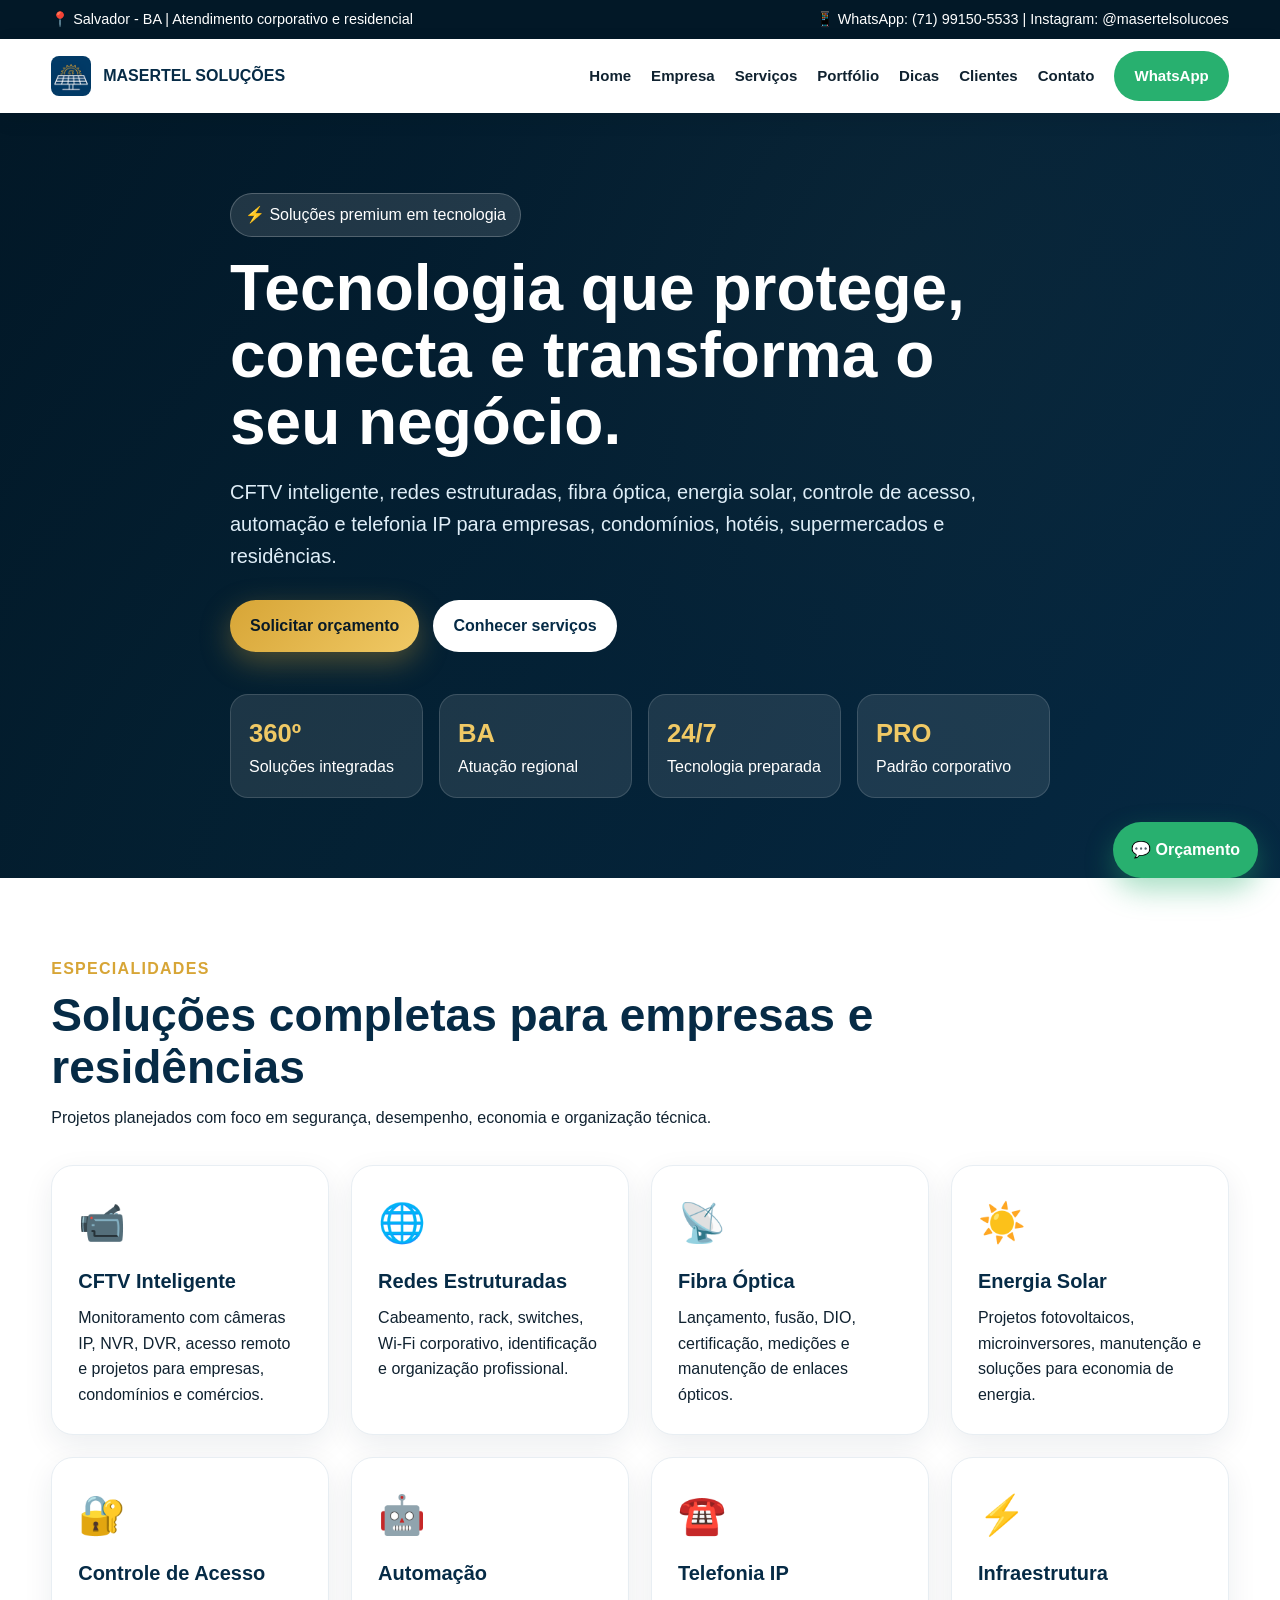
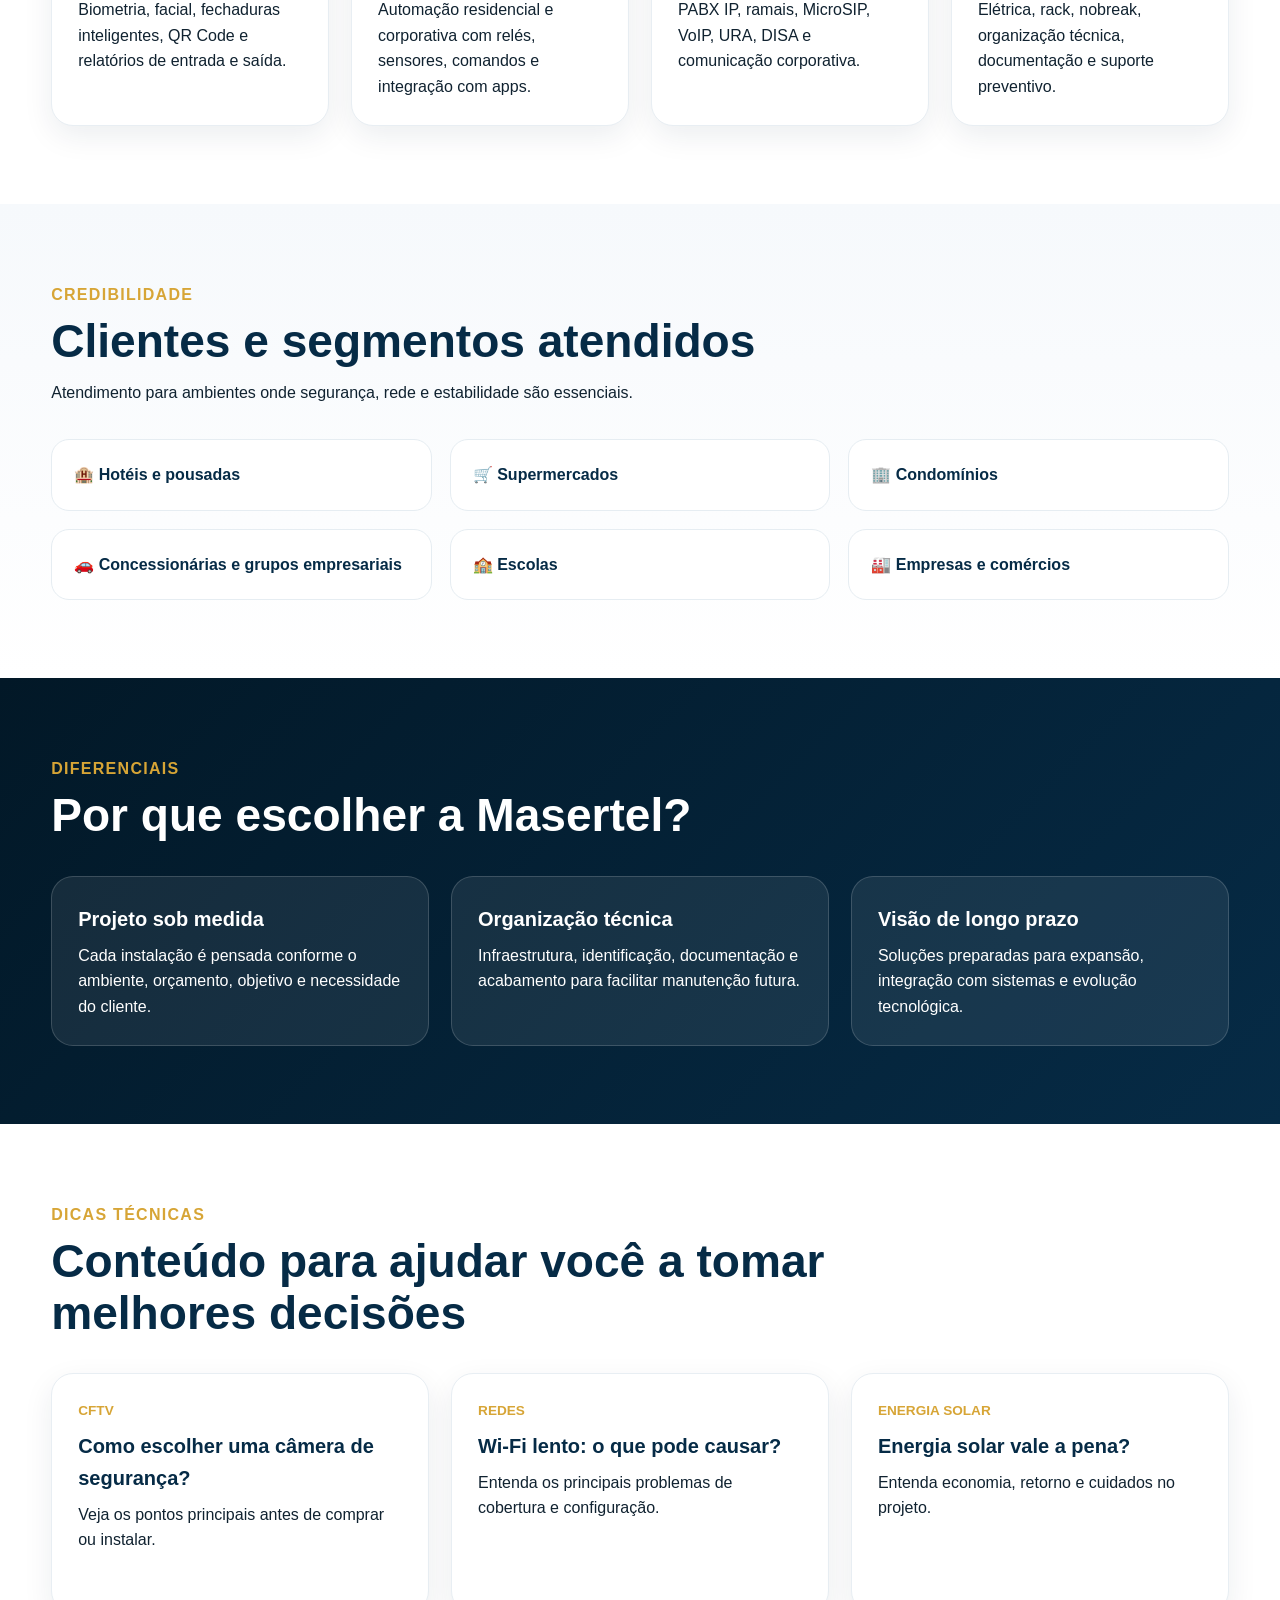
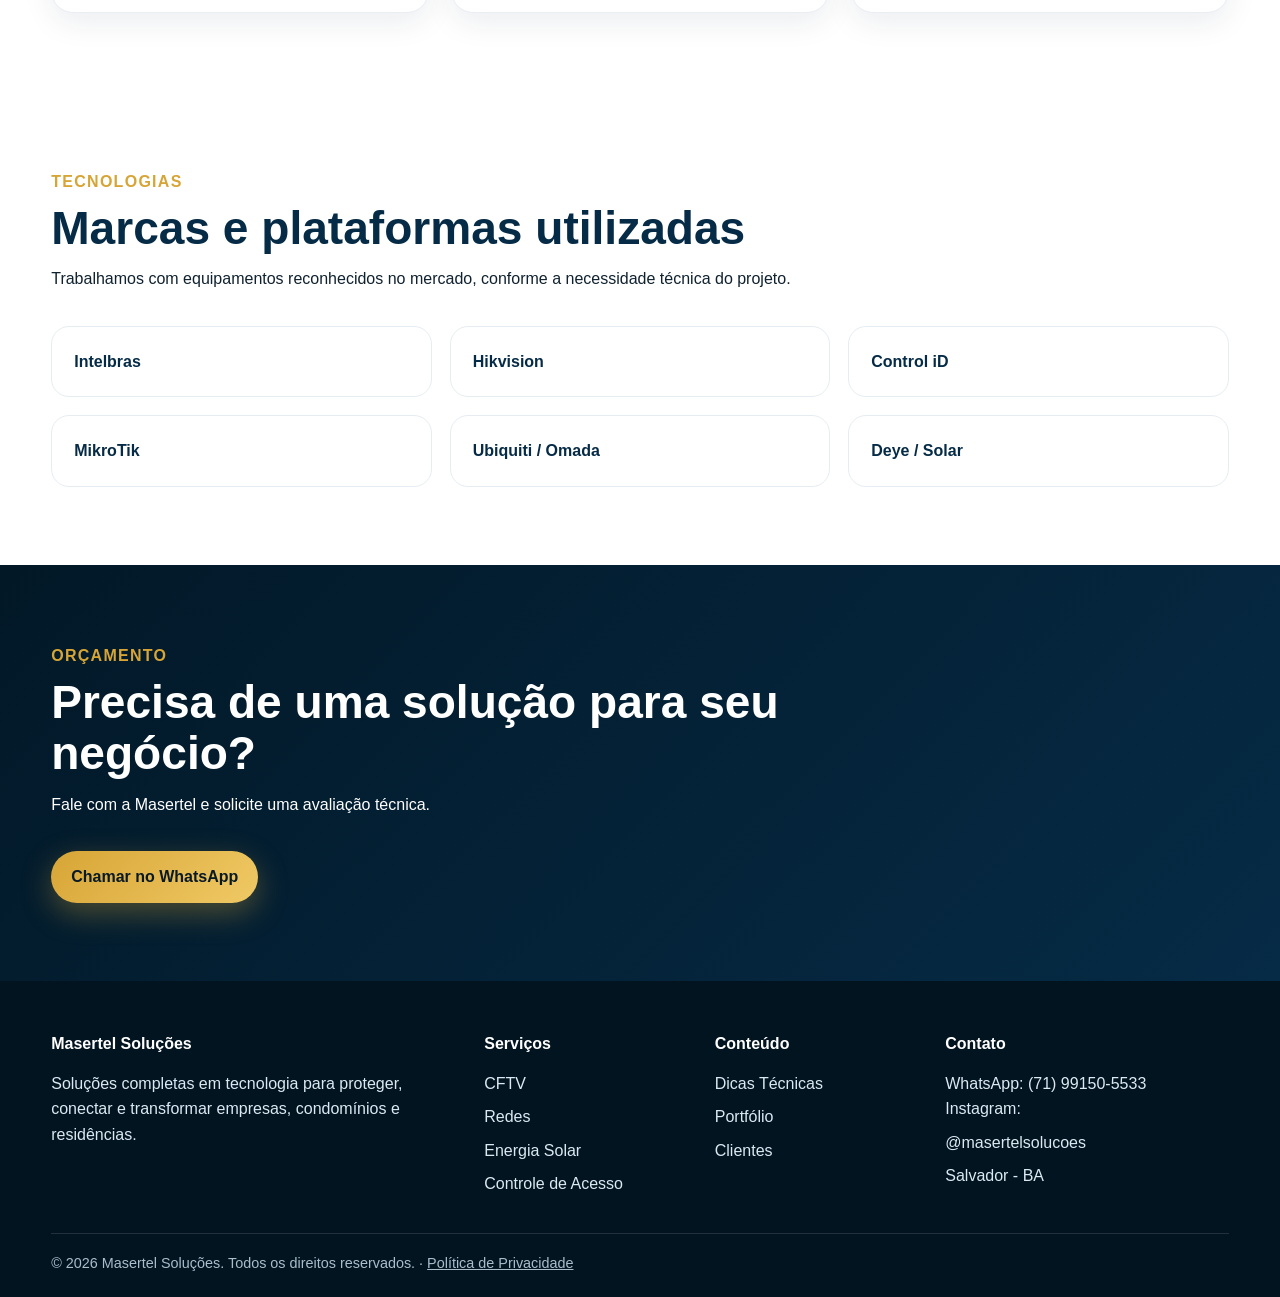
==== index.html @ ee4f826a "Site institucional Masertel Solucoes pronto para deploy Ajustes para publicacao no Cloudflare Pages " ====
<!doctype html>
<html lang="pt-BR">
<head>
<meta charset="utf-8">
<meta name="viewport" content="width=device-width, initial-scale=1">
<title>Masertel Soluções | Tecnologia, Segurança e Energia</title>
<meta name="description" content="Masertel Soluções: CFTV, redes estruturadas, fibra óptica, energia solar, controle de acesso, automação e telefonia IP em Salvador e Bahia.">
<link rel="canonical" href="https://masertelsolucoes.com.br">
<meta name="theme-color" content="#062b46">
<link rel="icon" href="/favicon.ico" sizes="any">
<link rel="icon" type="image/png" href="/assets/img/icon-32.png" sizes="32x32">
<link rel="icon" type="image/png" href="/assets/img/icon-16.png" sizes="16x16">
<link rel="apple-touch-icon" href="/assets/img/icon-180.png">
<meta property="og:type" content="website">
<meta property="og:locale" content="pt_BR">
<meta property="og:site_name" content="Masertel Soluções">
<meta property="og:title" content="Masertel Soluções | Tecnologia, Segurança e Energia">
<meta property="og:description" content="Masertel Soluções: CFTV, redes estruturadas, fibra óptica, energia solar, controle de acesso, automação e telefonia IP em Salvador e Bahia.">
<meta property="og:url" content="https://masertelsolucoes.com.br">
<meta property="og:image" content="https://masertelsolucoes.com.br/assets/img/icon-512.png">
<meta name="twitter:card" content="summary_large_image">
<meta name="twitter:title" content="Masertel Soluções | Tecnologia, Segurança e Energia">
<meta name="twitter:description" content="Masertel Soluções: CFTV, redes estruturadas, fibra óptica, energia solar, controle de acesso, automação e telefonia IP em Salvador e Bahia.">
<meta name="twitter:image" content="https://masertelsolucoes.com.br/assets/img/icon-512.png">
<link rel="stylesheet" href="assets/css/style.css">
</head>
<body>
<div class="topbar"><div class="container"><div>📍 Salvador - BA | Atendimento corporativo e residencial</div><div>📱 WhatsApp: (71) 99150-5533 | Instagram: <a href="https://www.instagram.com/masertelsolucoes/" target="_blank" rel="noopener">@masertelsolucoes</a></div></div></div>
<nav class="nav"><div class="container">
<a class="brand" href="index.html"><img src="assets/img/icon-96.png" alt="Masertel Soluções" width="40" height="40"><span>MASERTEL SOLUÇÕES</span></a>
<button class="mobile-toggle">Menu</button>
<div class="menu">
<a href="index.html">Home</a><a href="empresa.html">Empresa</a><a href="servicos.html">Serviços</a><a href="portfolio.html">Portfólio</a><a href="dicas.html">Dicas</a><a href="clientes.html">Clientes</a><a href="contato.html">Contato</a>
<a class="btn btn-whats" href="https://wa.me/5571991505533" target="_blank">WhatsApp</a>
</div></div></nav>

<header class="hero"><div class="container hero-content">
<div class="badge">⚡ Soluções premium em tecnologia</div>
<h1>Tecnologia que protege, conecta e transforma o seu negócio.</h1>
<p>CFTV inteligente, redes estruturadas, fibra óptica, energia solar, controle de acesso, automação e telefonia IP para empresas, condomínios, hotéis, supermercados e residências.</p>
<div class="hero-actions"><a class="btn btn-primary" href="contato.html">Solicitar orçamento</a><a class="btn btn-secondary" href="servicos.html">Conhecer serviços</a></div>
<div class="stats">
<div class="stat"><strong>360º</strong>Soluções integradas</div>
<div class="stat"><strong>BA</strong>Atuação regional</div>
<div class="stat"><strong>24/7</strong>Tecnologia preparada</div>
<div class="stat"><strong>PRO</strong>Padrão corporativo</div>
</div></div></header>
<section><div class="container"><div class="section-title"><span>Especialidades</span><h2>Soluções completas para empresas e residências</h2><p>Projetos planejados com foco em segurança, desempenho, economia e organização técnica.</p></div>
<div class="grid grid-4"><a class="card" href="servicos.html"><div class="icon">📹</div><h3>CFTV Inteligente</h3><p>Monitoramento com câmeras IP, NVR, DVR, acesso remoto e projetos para empresas, condomínios e comércios.</p></a><a class="card" href="servicos.html"><div class="icon">🌐</div><h3>Redes Estruturadas</h3><p>Cabeamento, rack, switches, Wi‑Fi corporativo, identificação e organização profissional.</p></a><a class="card" href="servicos.html"><div class="icon">📡</div><h3>Fibra Óptica</h3><p>Lançamento, fusão, DIO, certificação, medições e manutenção de enlaces ópticos.</p></a><a class="card" href="servicos.html"><div class="icon">☀️</div><h3>Energia Solar</h3><p>Projetos fotovoltaicos, microinversores, manutenção e soluções para economia de energia.</p></a><a class="card" href="servicos.html"><div class="icon">🔐</div><h3>Controle de Acesso</h3><p>Biometria, facial, fechaduras inteligentes, QR Code e relatórios de entrada e saída.</p></a><a class="card" href="servicos.html"><div class="icon">🤖</div><h3>Automação</h3><p>Automação residencial e corporativa com relés, sensores, comandos e integração com apps.</p></a><a class="card" href="servicos.html"><div class="icon">☎️</div><h3>Telefonia IP</h3><p>PABX IP, ramais, MicroSIP, VoIP, URA, DISA e comunicação corporativa.</p></a><a class="card" href="servicos.html"><div class="icon">⚡</div><h3>Infraestrutura</h3><p>Elétrica, rack, nobreak, organização técnica, documentação e suporte preventivo.</p></a>
</div></div></section>
<section class="bg-light"><div class="container"><div class="section-title"><span>Credibilidade</span><h2>Clientes e segmentos atendidos</h2><p>Atendimento para ambientes onde segurança, rede e estabilidade são essenciais.</p></div>
<div class="clients"><div class="client">🏨 Hotéis e pousadas</div><div class="client">🛒 Supermercados</div><div class="client">🏢 Condomínios</div><div class="client">🚗 Concessionárias e grupos empresariais</div><div class="client">🏫 Escolas</div><div class="client">🏭 Empresas e comércios</div></div></div></section>
<section class="dark"><div class="container"><div class="section-title"><span>Diferenciais</span><h2>Por que escolher a Masertel?</h2></div>
<div class="grid grid-3"><div class="card"><h3>Projeto sob medida</h3><p>Cada instalação é pensada conforme o ambiente, orçamento, objetivo e necessidade do cliente.</p></div><div class="card"><h3>Organização técnica</h3><p>Infraestrutura, identificação, documentação e acabamento para facilitar manutenção futura.</p></div><div class="card"><h3>Visão de longo prazo</h3><p>Soluções preparadas para expansão, integração com sistemas e evolução tecnológica.</p></div></div></div></section>
<section class="tips"><div class="container"><div class="section-title"><span>Dicas Técnicas</span><h2>Conteúdo para ajudar você a tomar melhores decisões</h2></div>
<div class="grid grid-3"><a class="card" href="dicas.html"><div class="tip-tag">CFTV</div><h3>Como escolher uma câmera de segurança?</h3><p>Veja os pontos principais antes de comprar ou instalar.</p></a><a class="card" href="dicas.html"><div class="tip-tag">Redes</div><h3>Wi‑Fi lento: o que pode causar?</h3><p>Entenda os principais problemas de cobertura e configuração.</p></a><a class="card" href="dicas.html"><div class="tip-tag">Energia Solar</div><h3>Energia solar vale a pena?</h3><p>Entenda economia, retorno e cuidados no projeto.</p></a></div></div></section>
<section><div class="container"><div class="section-title"><span>Tecnologias</span><h2>Marcas e plataformas utilizadas</h2><p>Trabalhamos com equipamentos reconhecidos no mercado, conforme a necessidade técnica do projeto.</p></div>
<div class="clients"><div class="client">Intelbras</div><div class="client">Hikvision</div><div class="client">Control iD</div><div class="client">MikroTik</div><div class="client">Ubiquiti / Omada</div><div class="client">Deye / Solar</div></div></div></section>
<section class="dark"><div class="container"><div class="section-title"><span>Orçamento</span><h2>Precisa de uma solução para seu negócio?</h2><p>Fale com a Masertel e solicite uma avaliação técnica.</p></div><a class="btn btn-primary" href="https://wa.me/5571991505533" target="_blank">Chamar no WhatsApp</a></div></section>
<footer class="footer"><div class="container footer-grid">
<div><h4>Masertel Soluções</h4><p>Soluções completas em tecnologia para proteger, conectar e transformar empresas, condomínios e residências.</p></div>
<div><h4>Serviços</h4><a href="servicos.html">CFTV</a><a href="servicos.html">Redes</a><a href="servicos.html">Energia Solar</a><a href="servicos.html">Controle de Acesso</a></div>
<div><h4>Conteúdo</h4><a href="dicas.html">Dicas Técnicas</a><a href="portfolio.html">Portfólio</a><a href="clientes.html">Clientes</a></div>
<div><h4>Contato</h4><p>WhatsApp: (71) 99150-5533</p><p>Instagram: <a href="https://www.instagram.com/masertelsolucoes/" target="_blank" rel="noopener">@masertelsolucoes</a></p><p>Salvador - BA</p></div>
</div><div class="container footer-bottom">© 2026 Masertel Soluções. Todos os direitos reservados. &middot; <a href="politica-de-privacidade.html">Política de Privacidade</a></div></footer>
<a class="whatsapp" href="https://wa.me/5571991505533" target="_blank">💬 Orçamento</a>
<script src="assets/js/script.js"></script></body></html>
---- assets/css/style.css ----
:root{
  --azul:#062b46;
  --azul2:#021827;
  --dourado:#d7a536;
  --verde:#28b06f;
  --branco:#ffffff;
  --cinza:#eef3f7;
  --texto:#102230;
}
*{box-sizing:border-box;margin:0;padding:0}
html{scroll-behavior:smooth}
body{font-family:Arial,Helvetica,sans-serif;color:var(--texto);background:#fff;line-height:1.6}
a{text-decoration:none;color:inherit}
.container{width:min(1180px,92%);margin:auto}
.topbar{background:var(--azul2);color:#fff;font-size:.9rem;padding:8px 0}
.topbar .container{display:flex;justify-content:space-between;gap:16px;flex-wrap:wrap}
.nav{position:sticky;top:0;z-index:50;background:rgba(255,255,255,.96);backdrop-filter:blur(10px);box-shadow:0 6px 20px rgba(0,0,0,.08)}
.nav .container{display:flex;align-items:center;justify-content:space-between;padding:12px 0}
.brand{display:flex;align-items:center;gap:12px;font-weight:800;color:var(--azul)}
.brand img{width:40px;height:40px;object-fit:contain;border-radius:8px}
.menu{display:flex;align-items:center;gap:20px;font-weight:700;font-size:.94rem}
.menu a:hover{color:var(--dourado)}
.btn{display:inline-block;padding:13px 20px;border-radius:999px;font-weight:800;transition:.25s;border:0;cursor:pointer}
.btn-primary{background:linear-gradient(135deg,var(--dourado),#f0c965);color:#081a27;box-shadow:0 10px 30px rgba(215,165,54,.35)}
.btn-secondary{background:#fff;color:var(--azul)}
.btn-whats{background:var(--verde);color:#fff}
.hero{min-height:82vh;background:linear-gradient(120deg,rgba(2,24,39,.95),rgba(6,43,70,.88)), radial-gradient(circle at 70% 20%,rgba(215,165,54,.28),transparent 45%), radial-gradient(circle at 15% 85%,rgba(40,176,111,.18),transparent 40%), var(--azul2);background-size:cover;background-position:center;background-repeat:no-repeat;color:#fff;display:flex;align-items:center}
.hero-content{max-width:820px;padding:80px 0}
.badge{display:inline-flex;gap:8px;align-items:center;background:rgba(255,255,255,.12);border:1px solid rgba(255,255,255,.22);padding:8px 14px;border-radius:999px;margin-bottom:18px}
.hero h1{font-size:clamp(2.1rem,5vw,4.8rem);line-height:1.05;margin-bottom:20px}
.hero p{font-size:1.25rem;color:#dfeef8;max-width:760px;margin-bottom:28px}
.hero-actions{display:flex;gap:14px;flex-wrap:wrap}
.stats{display:grid;grid-template-columns:repeat(4,1fr);gap:16px;margin-top:42px}
.stat{background:rgba(255,255,255,.10);border:1px solid rgba(255,255,255,.14);border-radius:18px;padding:18px}
.stat strong{display:block;font-size:1.6rem;color:#f0c965}
section{padding:78px 0}
.section-title{max-width:850px;margin-bottom:34px}
.section-title span{color:var(--dourado);font-weight:900;text-transform:uppercase;letter-spacing:.08em}
.section-title h2{font-size:clamp(1.8rem,3.6vw,3rem);color:var(--azul);line-height:1.12;margin:8px 0 12px}
.grid{display:grid;gap:22px}
.grid-3{grid-template-columns:repeat(3,1fr)}
.grid-4{grid-template-columns:repeat(4,1fr)}
.card{background:#fff;border-radius:22px;padding:26px;border:1px solid #e8eef3;box-shadow:0 10px 30px rgba(6,43,70,.08);transition:.25s}
.card:hover{transform:translateY(-5px);box-shadow:0 18px 40px rgba(6,43,70,.13)}
.icon{font-size:2.4rem;margin-bottom:12px}
.card h3{color:var(--azul);font-size:1.25rem;margin-bottom:8px}
.bg-light{background:linear-gradient(180deg,#f6f9fc,#fff)}
.dark{background:linear-gradient(135deg,var(--azul2),var(--azul));color:#fff}
.dark .section-title h2,.dark .card h3{color:#fff}
.dark .card{background:rgba(255,255,255,.08);border-color:rgba(255,255,255,.16);box-shadow:none}
.clients{display:grid;grid-template-columns:repeat(3,1fr);gap:18px}
.client{background:#fff;border:1px solid #e6edf2;border-radius:18px;padding:22px;font-weight:800;color:var(--azul)}
.tips .card{display:flex;flex-direction:column;min-height:240px}
.tip-tag{color:var(--dourado);font-weight:900;font-size:.85rem;text-transform:uppercase;margin-bottom:8px}
.footer{background:#031421;color:#dbe9f2;padding:50px 0 22px}
.footer-grid{display:grid;grid-template-columns:2fr 1fr 1fr 1.4fr;gap:28px}
.footer h4{color:#fff;margin-bottom:14px}
.footer a{display:block;margin:8px 0;color:#dbe9f2}
.footer-bottom{border-top:1px solid rgba(255,255,255,.12);margin-top:28px;padding-top:18px;font-size:.9rem;color:#a9bdcb}
.footer-bottom a{display:inline;margin:0;color:#a9bdcb;text-decoration:underline}
.footer-bottom a:hover{color:#fff}
.whatsapp{position:fixed;right:22px;bottom:22px;background:var(--verde);color:#fff;padding:15px 18px;border-radius:999px;font-weight:900;box-shadow:0 12px 28px rgba(40,176,111,.4);z-index:80}
.page-hero{background:linear-gradient(120deg,var(--azul2),var(--azul));color:#fff;padding:75px 0}
.page-hero h1{font-size:clamp(2rem,4vw,3.8rem)}
.article{max-width:900px;margin:auto;background:#fff;border-radius:22px;padding:36px;box-shadow:0 12px 35px rgba(6,43,70,.08)}
.article h2{color:var(--azul);margin:24px 0 10px}
.article ul{margin-left:22px}
.form{display:grid;gap:14px}
.form input,.form textarea,.form select{width:100%;padding:14px;border:1px solid #d7e1e9;border-radius:12px;font-size:1rem}
.form textarea{min-height:130px}
.mobile-toggle{display:none}
@media(max-width:900px){
  .menu{display:none;position:absolute;left:0;right:0;top:70px;background:#fff;flex-direction:column;padding:22px;box-shadow:0 12px 30px rgba(0,0,0,.12)}
  .menu.active{display:flex}
  .mobile-toggle{display:block;background:var(--azul);color:#fff;border:0;border-radius:10px;padding:10px 13px}
  .grid-3,.grid-4,.stats,.clients,.footer-grid{grid-template-columns:1fr}
  .hero{min-height:auto}
}
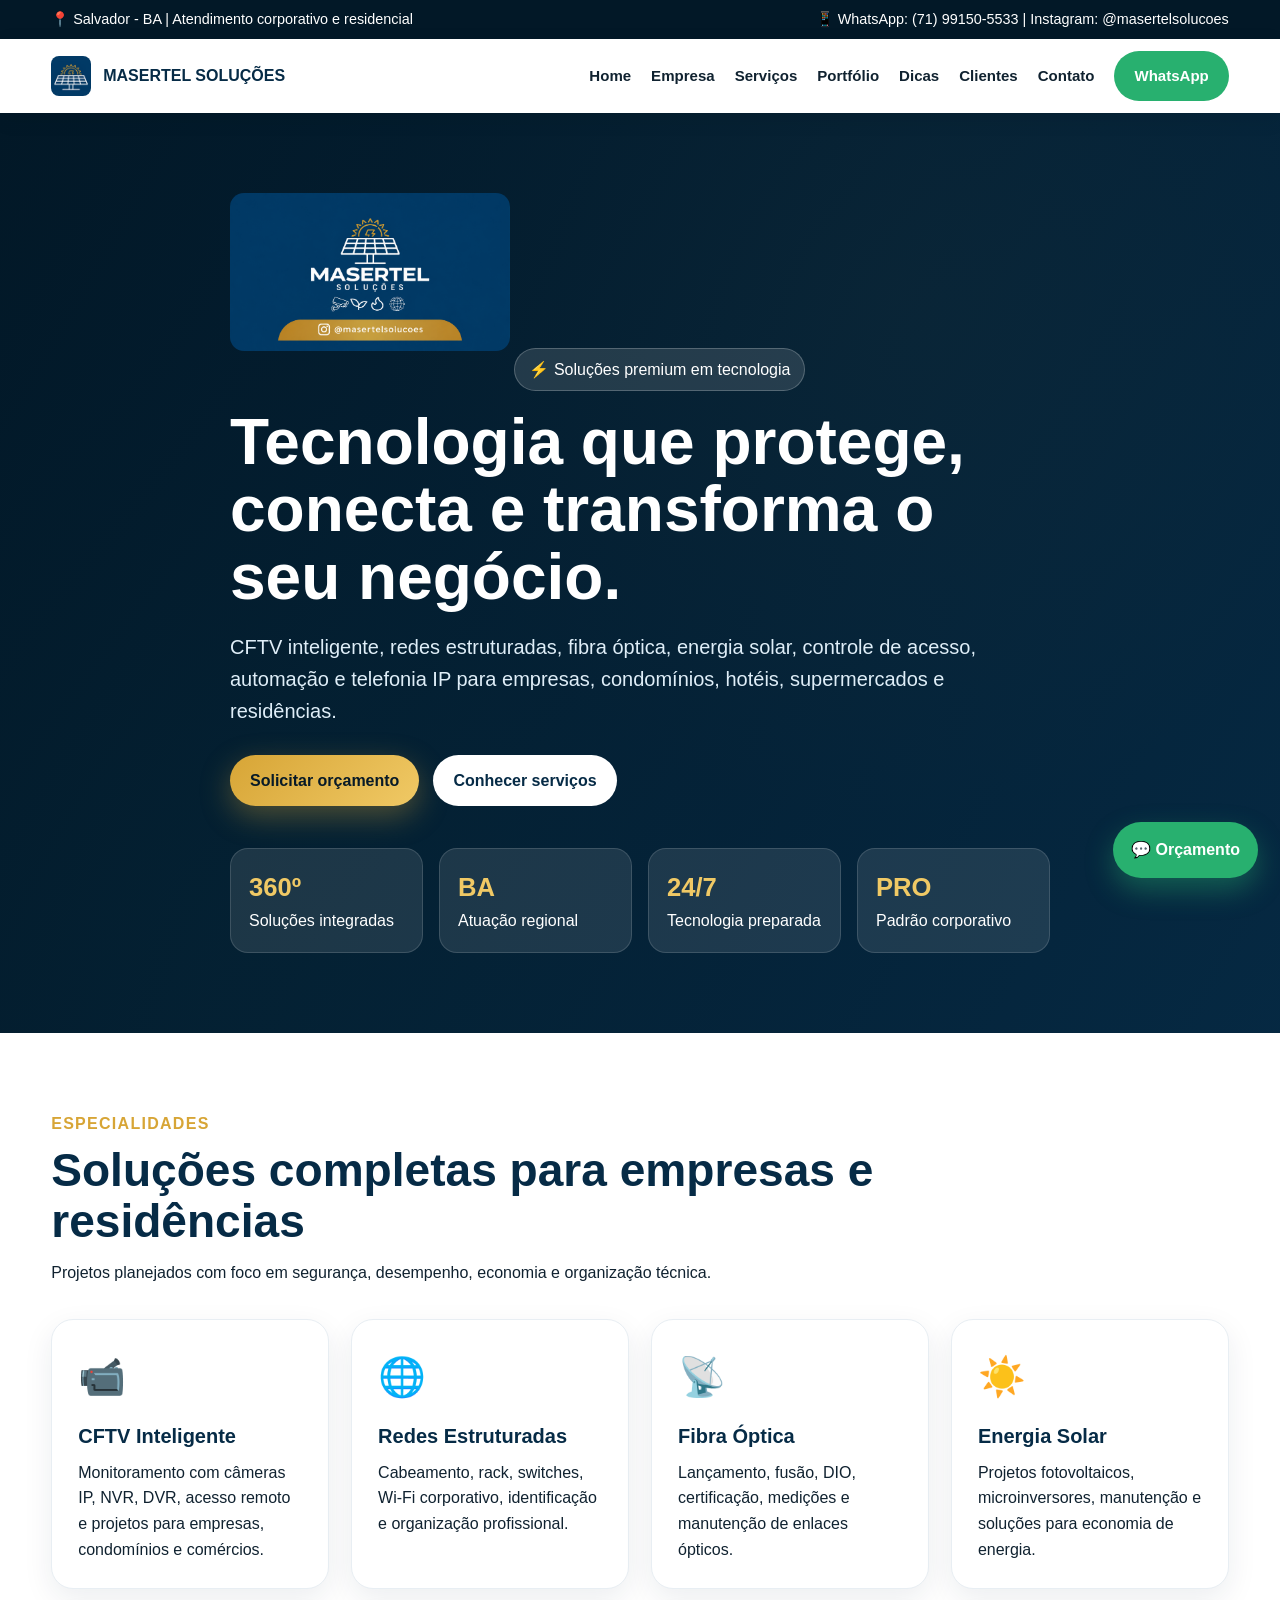
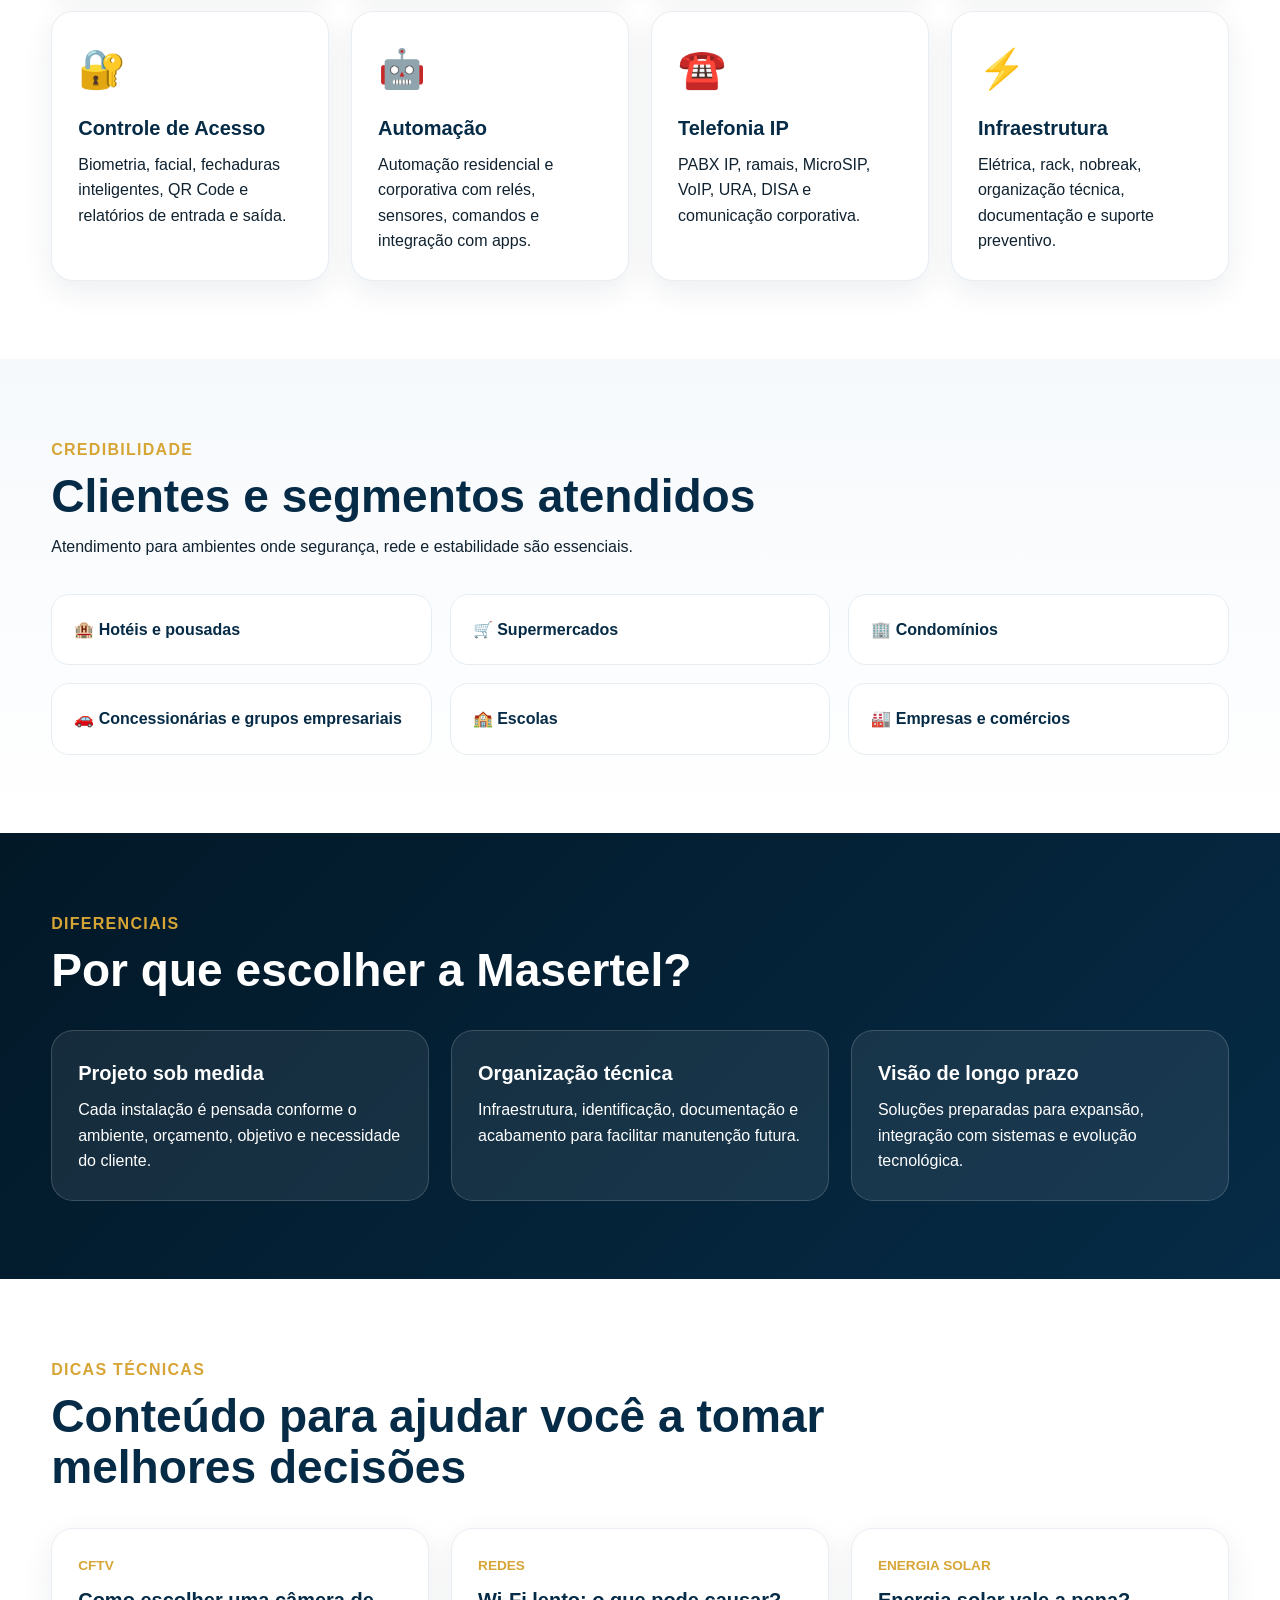
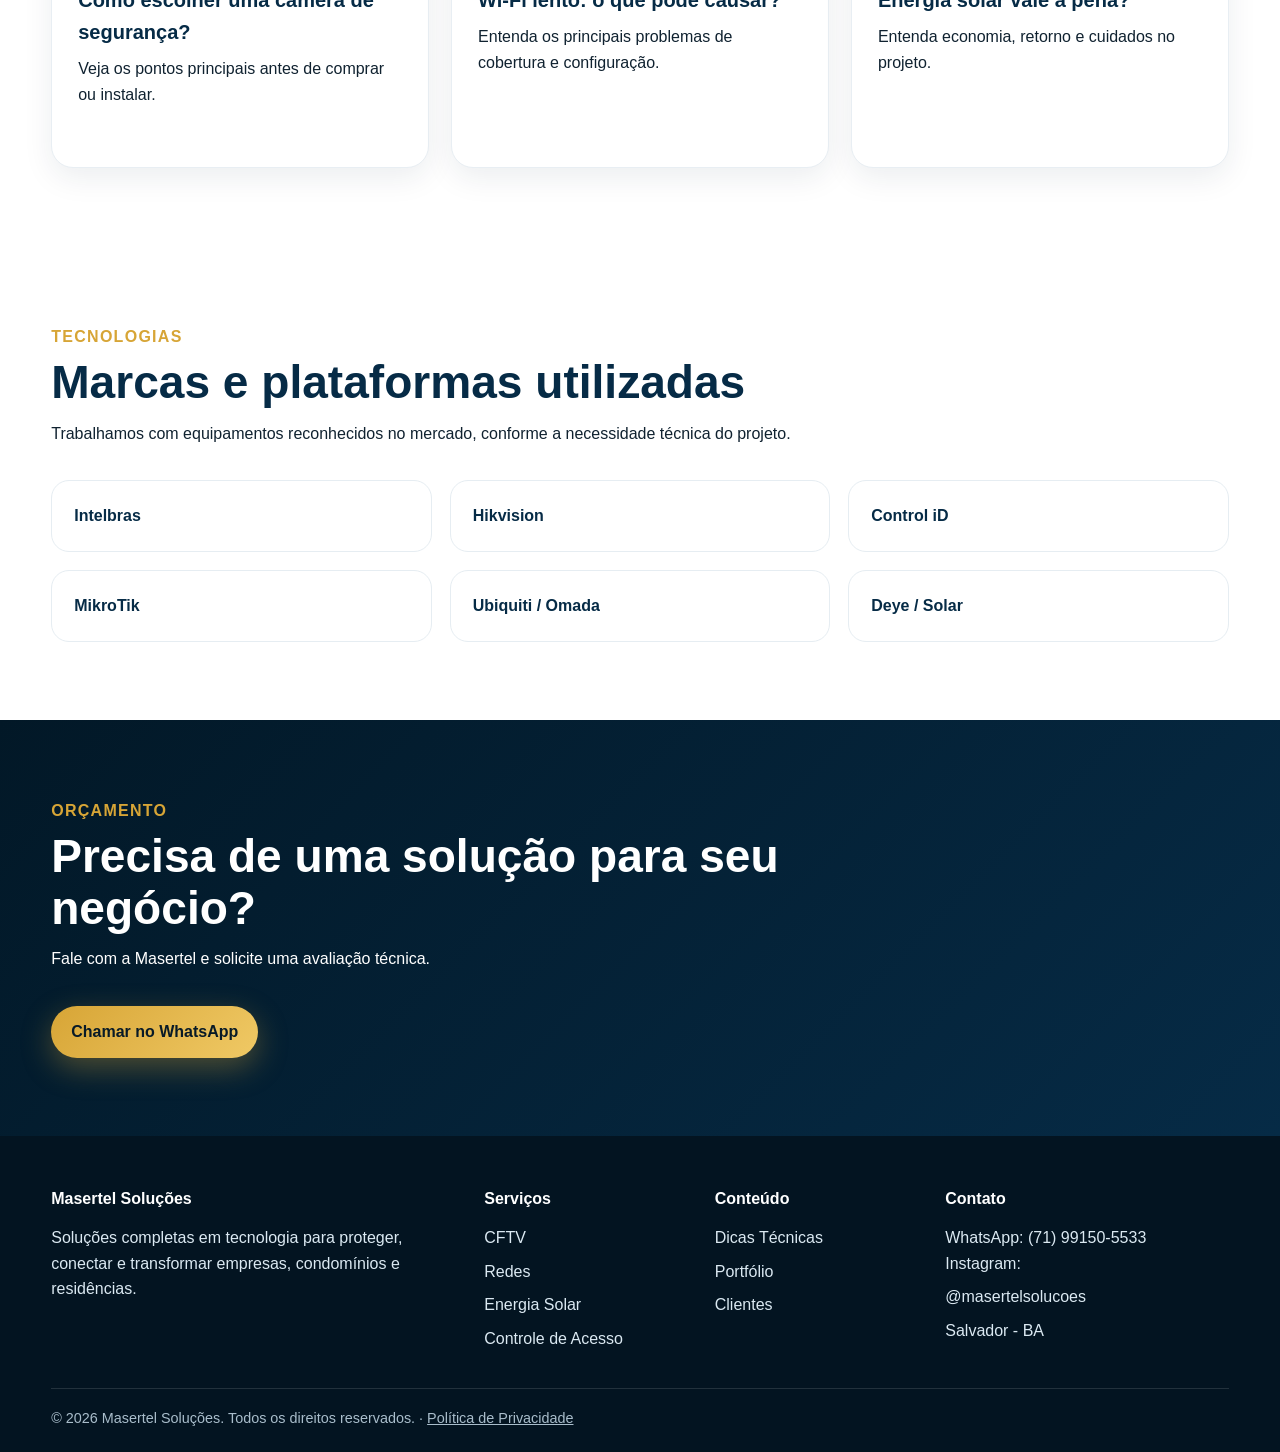
==== commit 27aff760: "Add full logo banner to homepage hero User wants the original Instagram logo artwork displayed at th" ====
--- a/index.html
+++ b/index.html
@@ -35,6 +35,7 @@
 </div></div></nav>
 
 <header class="hero"><div class="container hero-content">
+<img src="assets/img/logo-masertel.png" alt="Masertel Soluções" class="hero-logo">
 <div class="badge">⚡ Soluções premium em tecnologia</div>
 <h1>Tecnologia que protege, conecta e transforma o seu negócio.</h1>
 <p>CFTV inteligente, redes estruturadas, fibra óptica, energia solar, controle de acesso, automação e telefonia IP para empresas, condomínios, hotéis, supermercados e residências.</p>
--- a/assets/css/style.css
+++ b/assets/css/style.css
@@ -27,6 +27,7 @@
 .btn-whats{background:var(--verde);color:#fff}
 .hero{min-height:82vh;background:linear-gradient(120deg,rgba(2,24,39,.95),rgba(6,43,70,.88)), radial-gradient(circle at 70% 20%,rgba(215,165,54,.28),transparent 45%), radial-gradient(circle at 15% 85%,rgba(40,176,111,.18),transparent 40%), var(--azul2);background-size:cover;background-position:center;background-repeat:no-repeat;color:#fff;display:flex;align-items:center}
 .hero-content{max-width:820px;padding:80px 0}
+.hero-logo{width:min(280px,60vw);margin-bottom:24px;border-radius:14px}
 .badge{display:inline-flex;gap:8px;align-items:center;background:rgba(255,255,255,.12);border:1px solid rgba(255,255,255,.22);padding:8px 14px;border-radius:999px;margin-bottom:18px}
 .hero h1{font-size:clamp(2.1rem,5vw,4.8rem);line-height:1.05;margin-bottom:20px}
 .hero p{font-size:1.25rem;color:#dfeef8;max-width:760px;margin-bottom:28px}
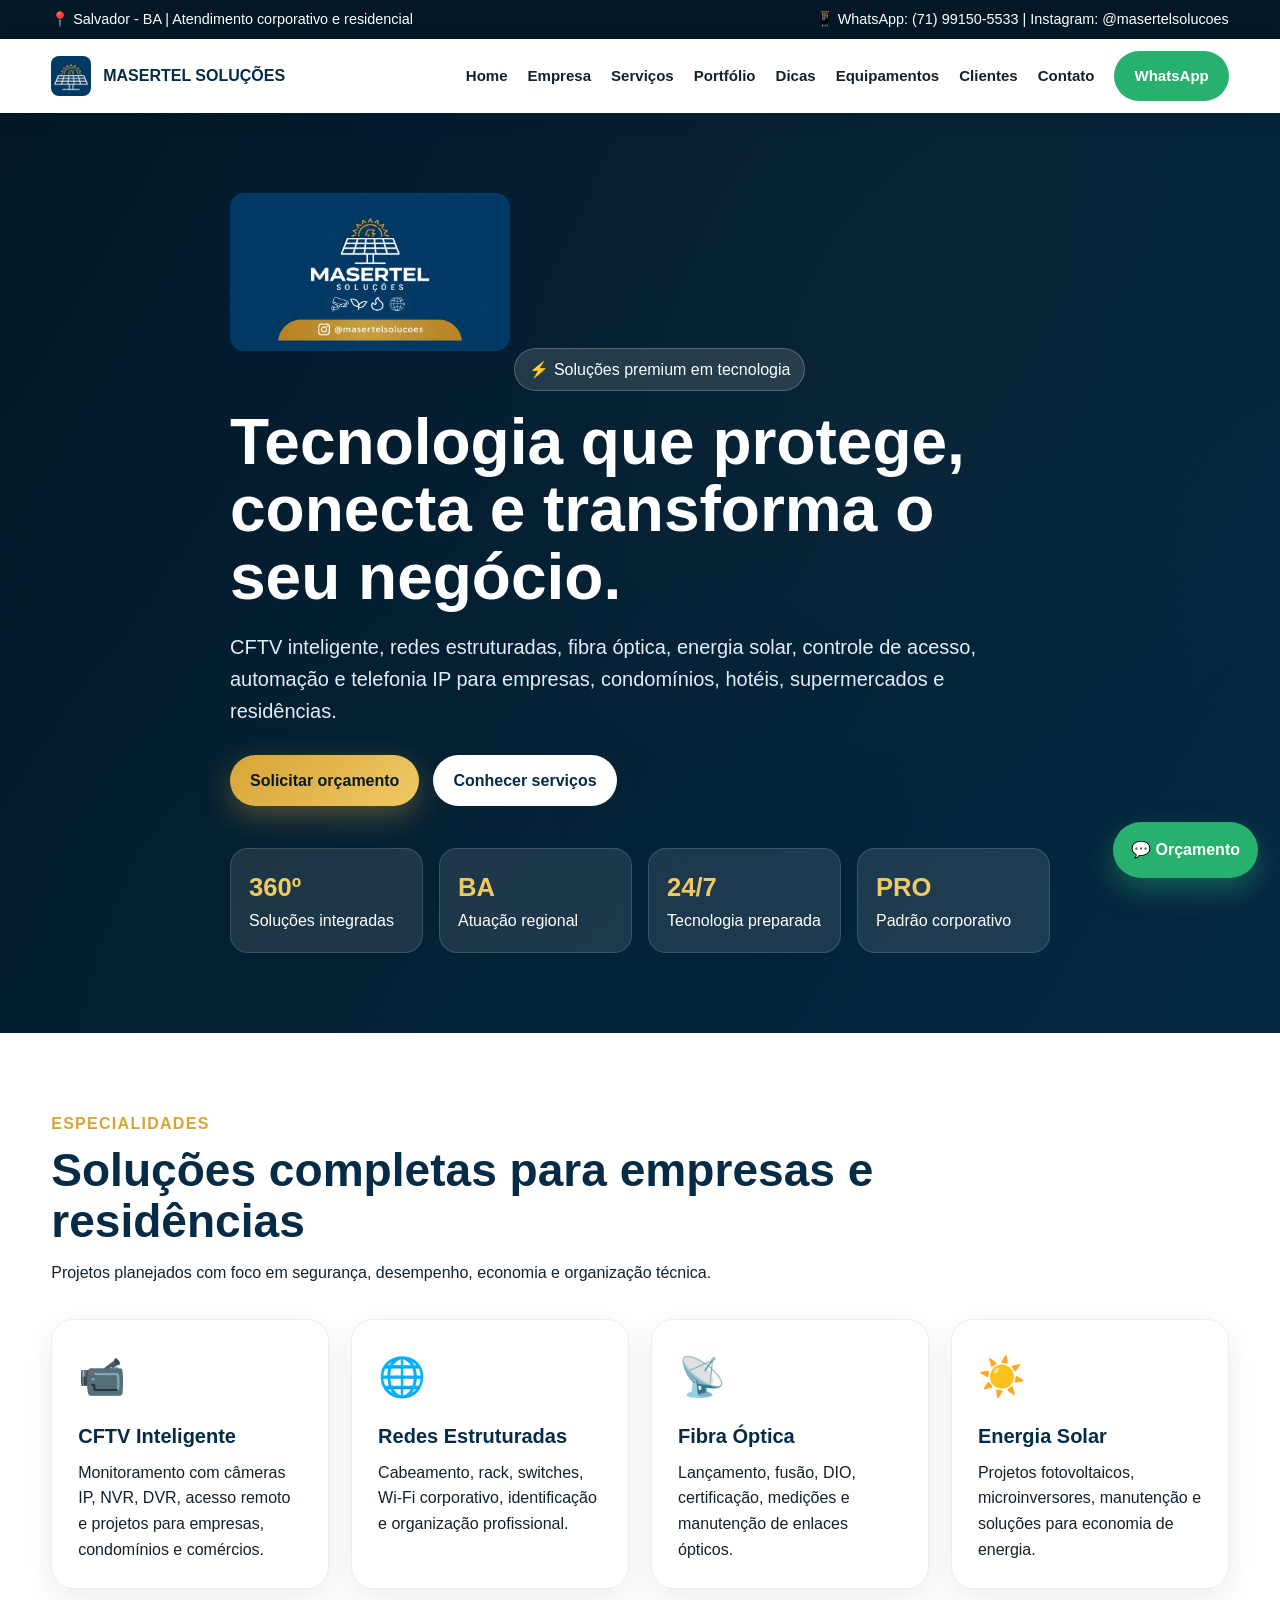
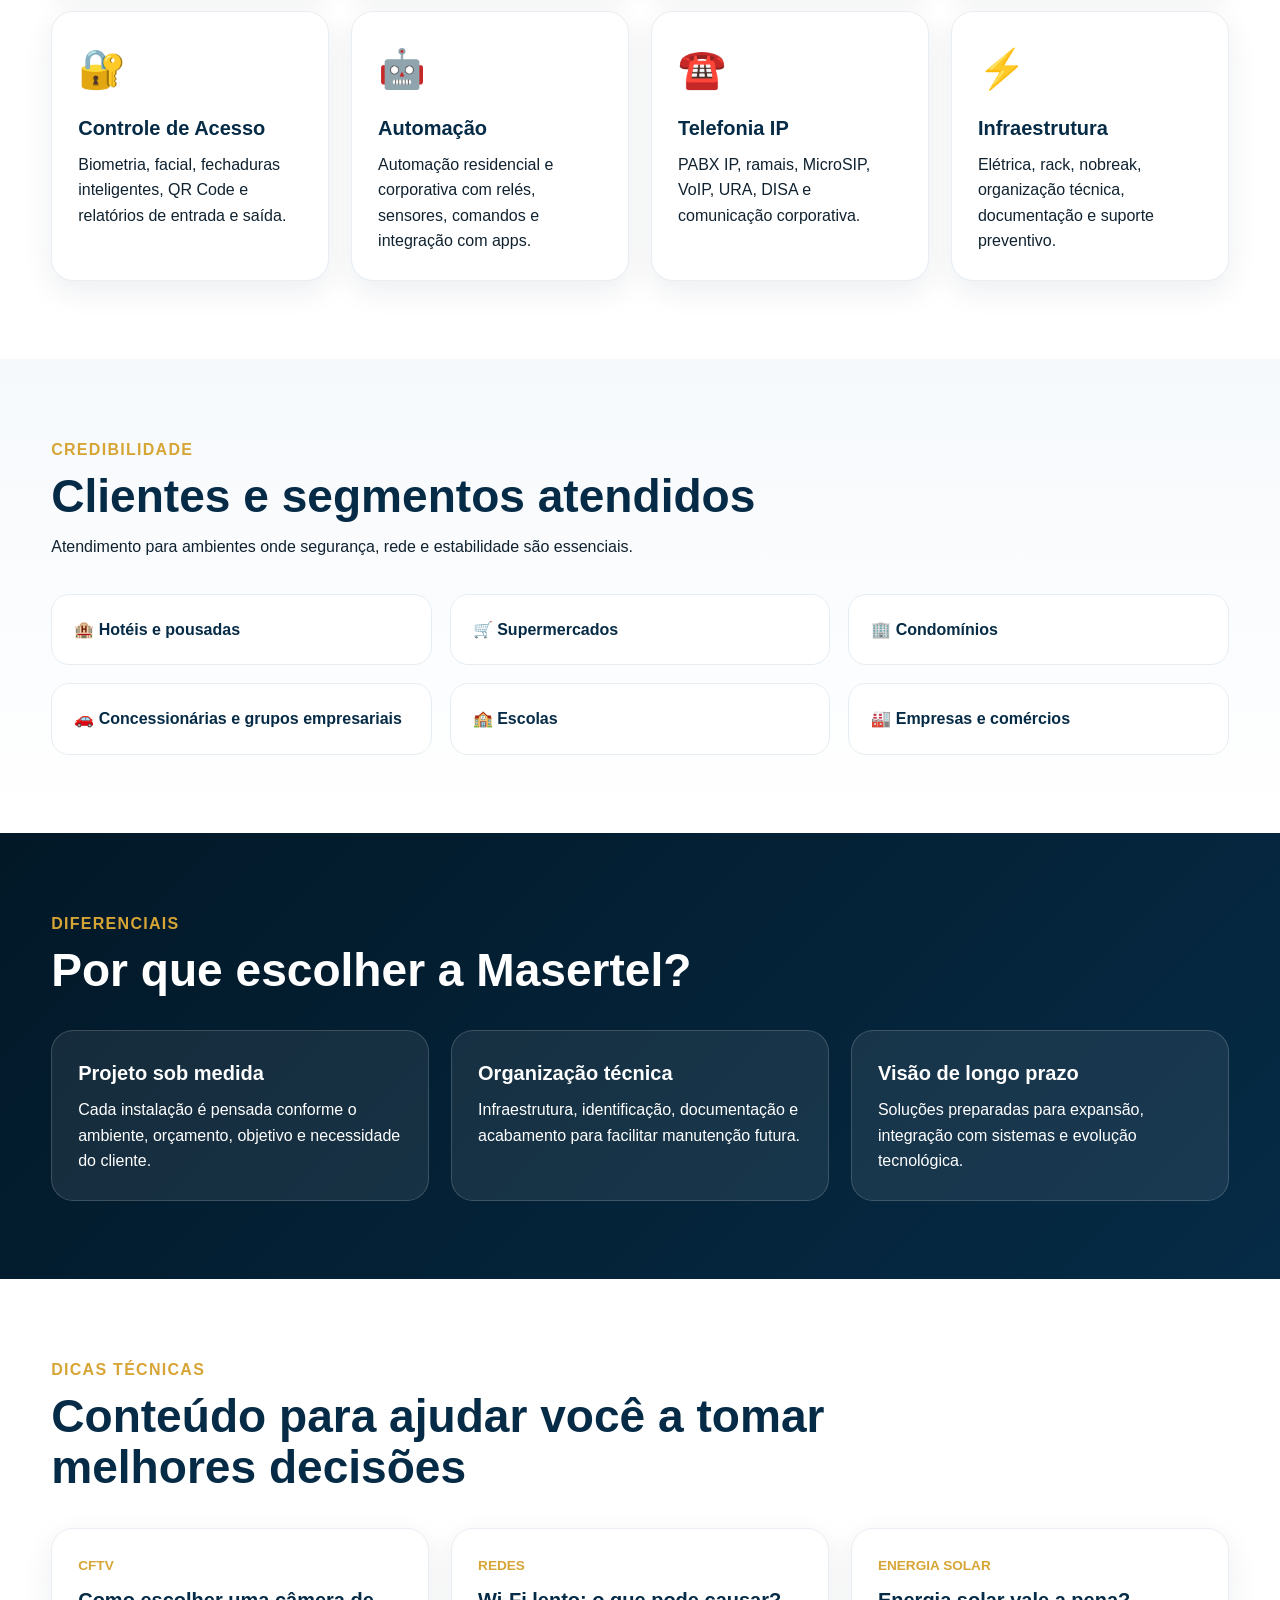
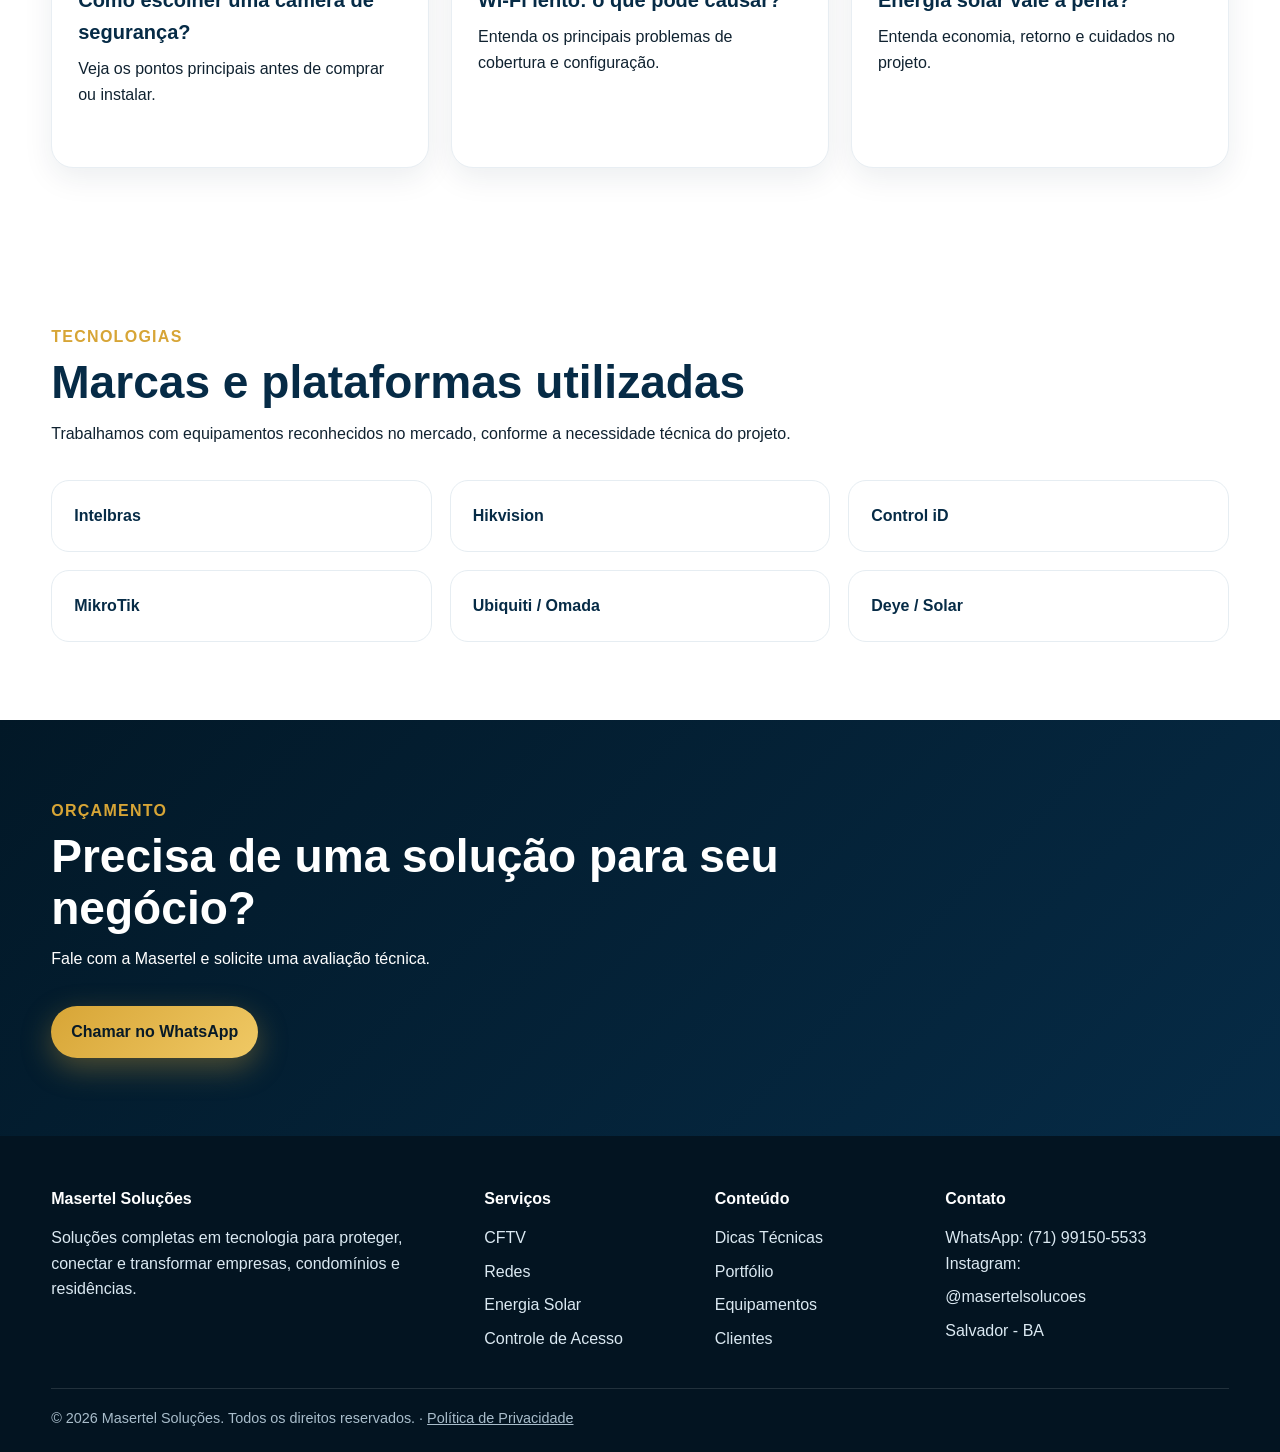
==== commit c2e22ed3: "Add Equipamentos (products for sale) page New catalog page with example products (photo/icon, descri" ====
--- a/index.html
+++ b/index.html
@@ -30,7 +30,7 @@
 <a class="brand" href="index.html"><img src="assets/img/icon-96.png" alt="Masertel Soluções" width="40" height="40"><span>MASERTEL SOLUÇÕES</span></a>
 <button class="mobile-toggle">Menu</button>
 <div class="menu">
-<a href="index.html">Home</a><a href="empresa.html">Empresa</a><a href="servicos.html">Serviços</a><a href="portfolio.html">Portfólio</a><a href="dicas.html">Dicas</a><a href="clientes.html">Clientes</a><a href="contato.html">Contato</a>
+<a href="index.html">Home</a><a href="empresa.html">Empresa</a><a href="servicos.html">Serviços</a><a href="portfolio.html">Portfólio</a><a href="dicas.html">Dicas</a><a href="equipamentos.html">Equipamentos</a><a href="clientes.html">Clientes</a><a href="contato.html">Contato</a>
 <a class="btn btn-whats" href="https://wa.me/5571991505533" target="_blank">WhatsApp</a>
 </div></div></nav>
 
@@ -61,7 +61,7 @@
 <footer class="footer"><div class="container footer-grid">
 <div><h4>Masertel Soluções</h4><p>Soluções completas em tecnologia para proteger, conectar e transformar empresas, condomínios e residências.</p></div>
 <div><h4>Serviços</h4><a href="servicos.html">CFTV</a><a href="servicos.html">Redes</a><a href="servicos.html">Energia Solar</a><a href="servicos.html">Controle de Acesso</a></div>
-<div><h4>Conteúdo</h4><a href="dicas.html">Dicas Técnicas</a><a href="portfolio.html">Portfólio</a><a href="clientes.html">Clientes</a></div>
+<div><h4>Conteúdo</h4><a href="dicas.html">Dicas Técnicas</a><a href="portfolio.html">Portfólio</a><a href="equipamentos.html">Equipamentos</a><a href="clientes.html">Clientes</a></div>
 <div><h4>Contato</h4><p>WhatsApp: (71) 99150-5533</p><p>Instagram: <a href="https://www.instagram.com/masertelsolucoes/" target="_blank" rel="noopener">@masertelsolucoes</a></p><p>Salvador - BA</p></div>
 </div><div class="container footer-bottom">© 2026 Masertel Soluções. Todos os direitos reservados. &middot; <a href="politica-de-privacidade.html">Política de Privacidade</a></div></footer>
 <a class="whatsapp" href="https://wa.me/5571991505533" target="_blank">💬 Orçamento</a>
--- a/assets/css/style.css
+++ b/assets/css/style.css
@@ -54,6 +54,14 @@
 .client{background:#fff;border:1px solid #e6edf2;border-radius:18px;padding:22px;font-weight:800;color:var(--azul)}
 .tips .card{display:flex;flex-direction:column;min-height:240px}
 .tip-tag{color:var(--dourado);font-weight:900;font-size:.85rem;text-transform:uppercase;margin-bottom:8px}
+.video-placeholder{aspect-ratio:9/16;background:#fff;border:2px dashed #cfdae3;border-radius:22px;display:flex;flex-direction:column;align-items:center;justify-content:center;text-align:center;color:var(--azul);font-weight:800;gap:8px;padding:20px}
+.video-placeholder small{color:#7c8ea0;font-weight:600}
+.video-icon{font-size:2.6rem}
+.product-card{background:#fff;border-radius:22px;overflow:hidden;border:1px solid #e8eef3;box-shadow:0 10px 30px rgba(6,43,70,.08);transition:.25s;display:flex;flex-direction:column}
+.product-card:hover{transform:translateY(-5px);box-shadow:0 18px 40px rgba(6,43,70,.13)}
+.product-img{aspect-ratio:4/3;background:linear-gradient(135deg,#f1f5f9,#e3ebf2);display:flex;align-items:center;justify-content:center;font-size:3.2rem}
+.product-body{padding:22px;display:flex;flex-direction:column;gap:6px}
+.product-price{color:var(--azul);font-weight:900;font-size:1.4rem;margin:6px 0 14px}
 .footer{background:#031421;color:#dbe9f2;padding:50px 0 22px}
 .footer-grid{display:grid;grid-template-columns:2fr 1fr 1fr 1.4fr;gap:28px}
 .footer h4{color:#fff;margin-bottom:14px}
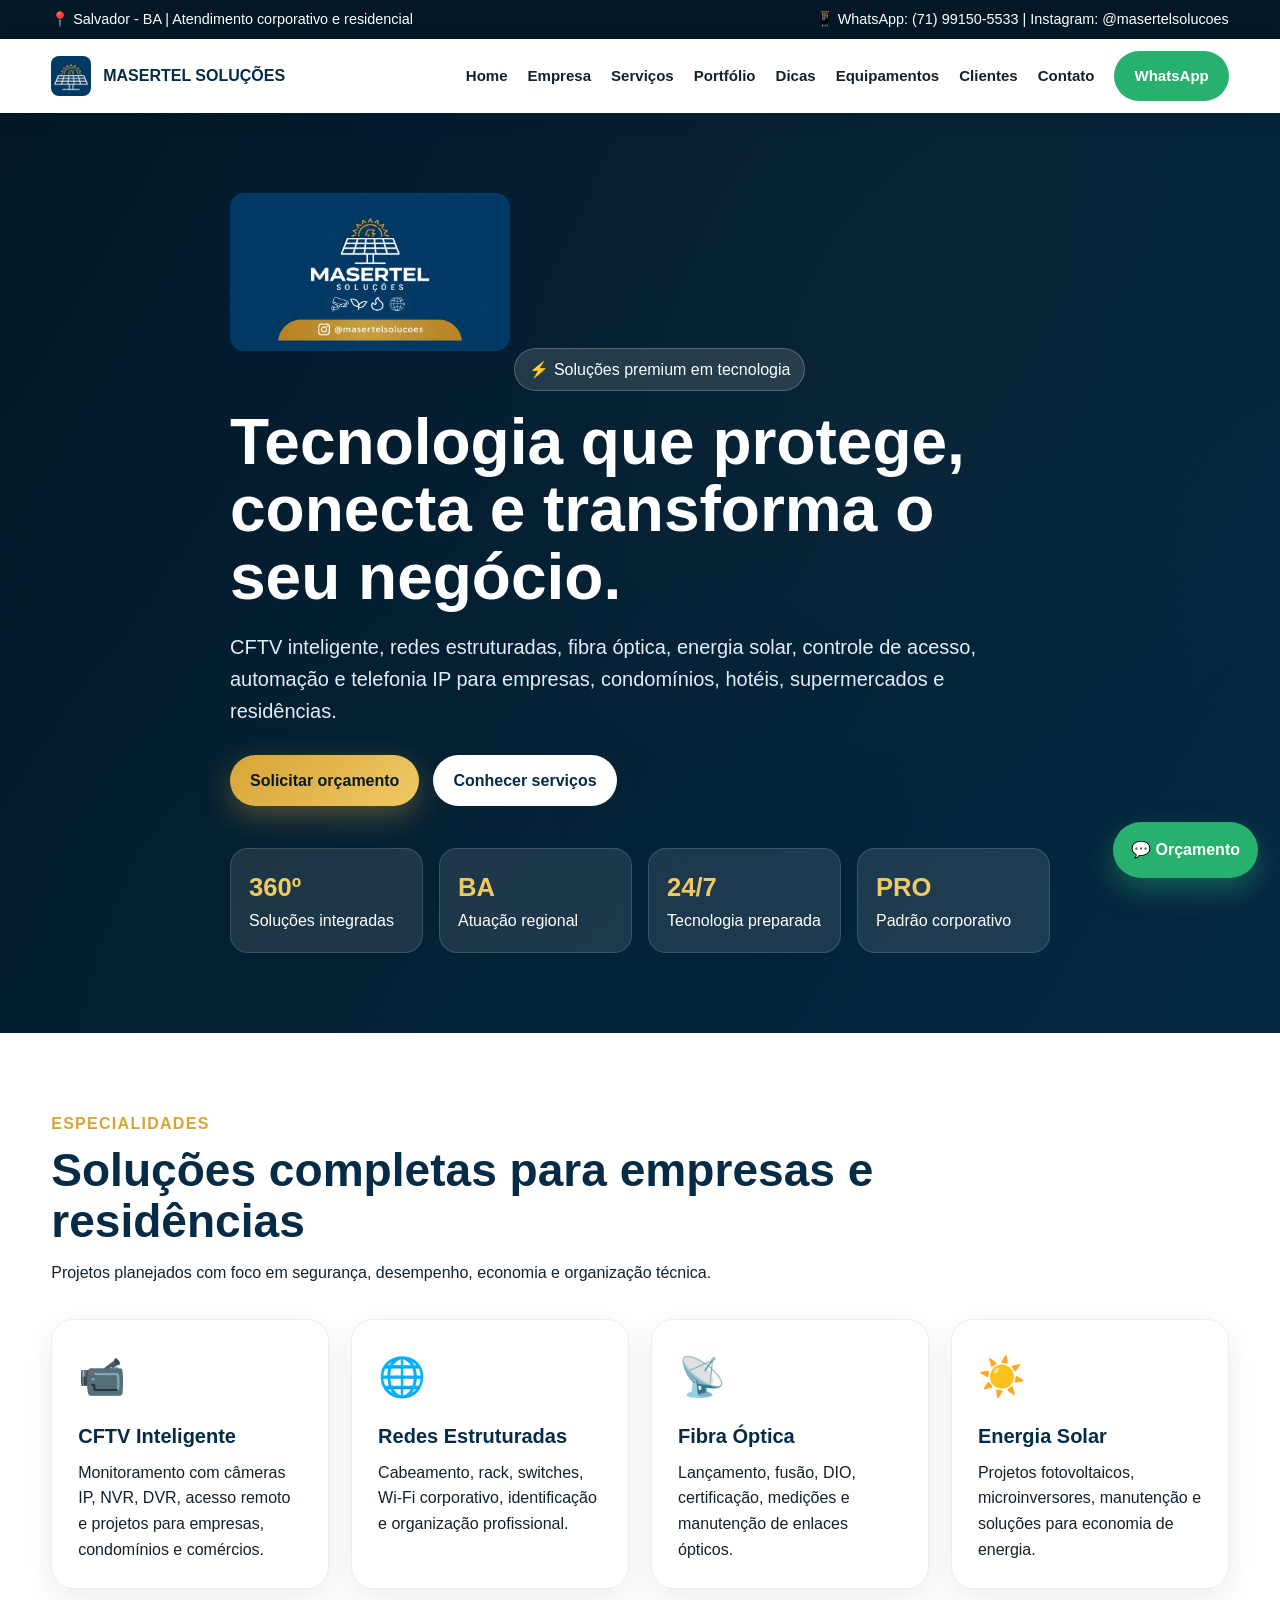
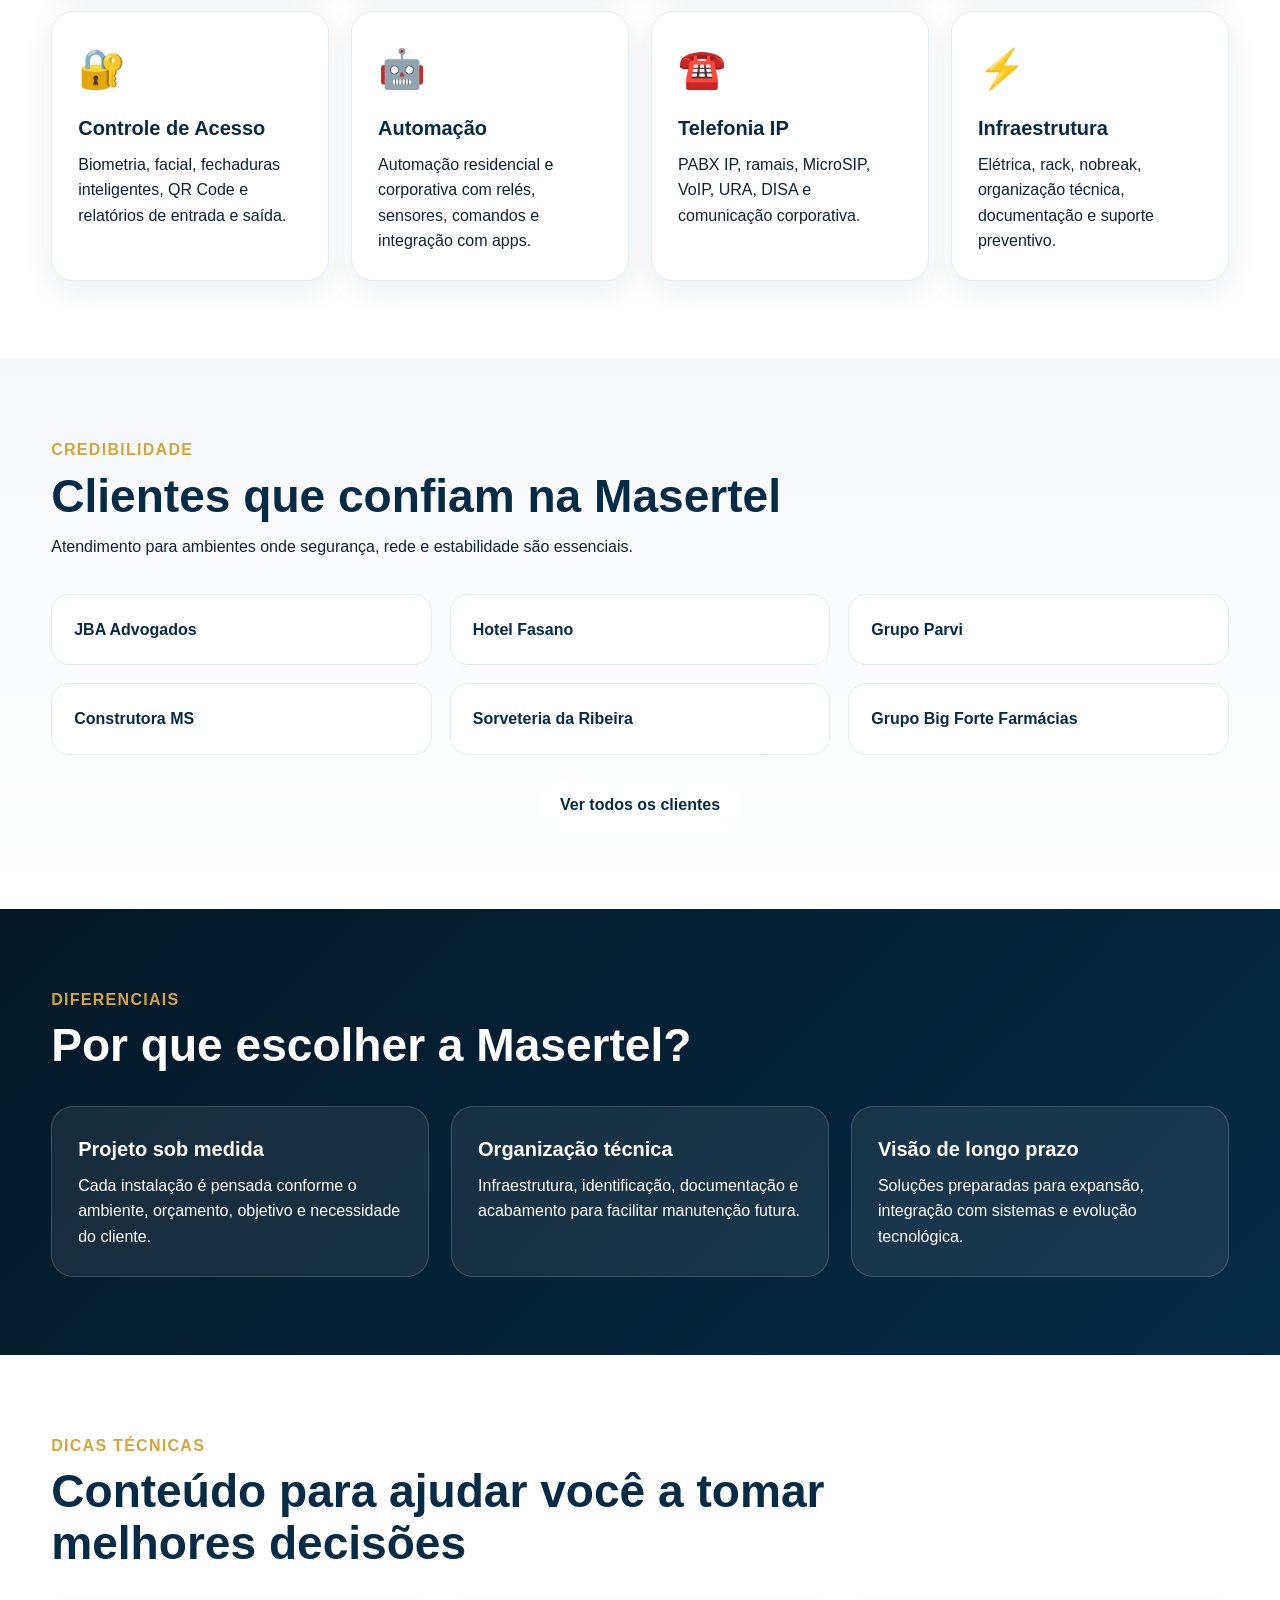
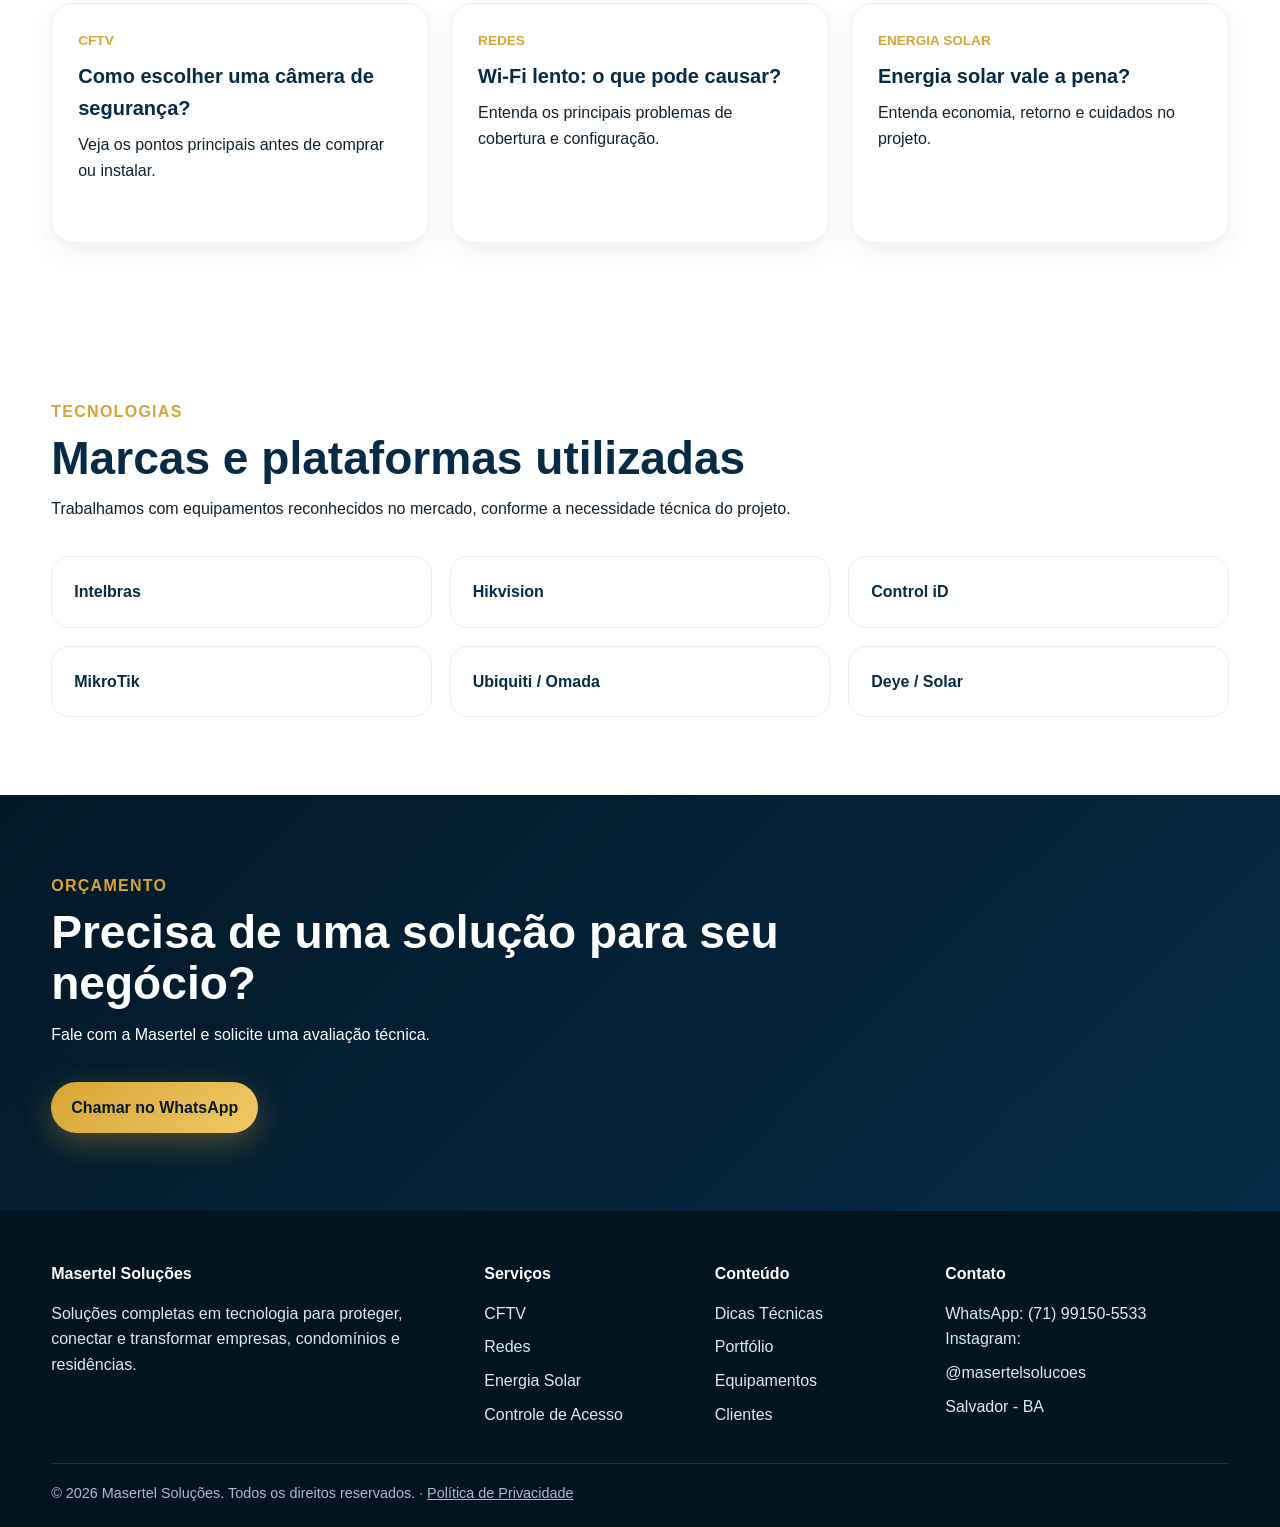
==== commit 35ce4c23: "Update client list with real customer names Replace generic segment placeholders with actual named c" ====
--- a/index.html
+++ b/index.html
@@ -49,8 +49,9 @@
 <section><div class="container"><div class="section-title"><span>Especialidades</span><h2>Soluções completas para empresas e residências</h2><p>Projetos planejados com foco em segurança, desempenho, economia e organização técnica.</p></div>
 <div class="grid grid-4"><a class="card" href="servicos.html"><div class="icon">📹</div><h3>CFTV Inteligente</h3><p>Monitoramento com câmeras IP, NVR, DVR, acesso remoto e projetos para empresas, condomínios e comércios.</p></a><a class="card" href="servicos.html"><div class="icon">🌐</div><h3>Redes Estruturadas</h3><p>Cabeamento, rack, switches, Wi‑Fi corporativo, identificação e organização profissional.</p></a><a class="card" href="servicos.html"><div class="icon">📡</div><h3>Fibra Óptica</h3><p>Lançamento, fusão, DIO, certificação, medições e manutenção de enlaces ópticos.</p></a><a class="card" href="servicos.html"><div class="icon">☀️</div><h3>Energia Solar</h3><p>Projetos fotovoltaicos, microinversores, manutenção e soluções para economia de energia.</p></a><a class="card" href="servicos.html"><div class="icon">🔐</div><h3>Controle de Acesso</h3><p>Biometria, facial, fechaduras inteligentes, QR Code e relatórios de entrada e saída.</p></a><a class="card" href="servicos.html"><div class="icon">🤖</div><h3>Automação</h3><p>Automação residencial e corporativa com relés, sensores, comandos e integração com apps.</p></a><a class="card" href="servicos.html"><div class="icon">☎️</div><h3>Telefonia IP</h3><p>PABX IP, ramais, MicroSIP, VoIP, URA, DISA e comunicação corporativa.</p></a><a class="card" href="servicos.html"><div class="icon">⚡</div><h3>Infraestrutura</h3><p>Elétrica, rack, nobreak, organização técnica, documentação e suporte preventivo.</p></a>
 </div></div></section>
-<section class="bg-light"><div class="container"><div class="section-title"><span>Credibilidade</span><h2>Clientes e segmentos atendidos</h2><p>Atendimento para ambientes onde segurança, rede e estabilidade são essenciais.</p></div>
-<div class="clients"><div class="client">🏨 Hotéis e pousadas</div><div class="client">🛒 Supermercados</div><div class="client">🏢 Condomínios</div><div class="client">🚗 Concessionárias e grupos empresariais</div><div class="client">🏫 Escolas</div><div class="client">🏭 Empresas e comércios</div></div></div></section>
+<section class="bg-light"><div class="container"><div class="section-title"><span>Credibilidade</span><h2>Clientes que confiam na Masertel</h2><p>Atendimento para ambientes onde segurança, rede e estabilidade são essenciais.</p></div>
+<div class="clients"><div class="client">JBA Advogados</div><div class="client">Hotel Fasano</div><div class="client">Grupo Parvi</div><div class="client">Construtora MS</div><div class="client">Sorveteria da Ribeira</div><div class="client">Grupo Big Forte Farmácias</div></div>
+<p style="text-align:center;margin-top:24px"><a class="btn btn-secondary" href="clientes.html">Ver todos os clientes</a></p></div></section>
 <section class="dark"><div class="container"><div class="section-title"><span>Diferenciais</span><h2>Por que escolher a Masertel?</h2></div>
 <div class="grid grid-3"><div class="card"><h3>Projeto sob medida</h3><p>Cada instalação é pensada conforme o ambiente, orçamento, objetivo e necessidade do cliente.</p></div><div class="card"><h3>Organização técnica</h3><p>Infraestrutura, identificação, documentação e acabamento para facilitar manutenção futura.</p></div><div class="card"><h3>Visão de longo prazo</h3><p>Soluções preparadas para expansão, integração com sistemas e evolução tecnológica.</p></div></div></div></section>
 <section class="tips"><div class="container"><div class="section-title"><span>Dicas Técnicas</span><h2>Conteúdo para ajudar você a tomar melhores decisões</h2></div>
--- a/assets/css/style.css
+++ b/assets/css/style.css
@@ -51,6 +51,7 @@
 .dark .section-title h2,.dark .card h3{color:#fff}
 .dark .card{background:rgba(255,255,255,.08);border-color:rgba(255,255,255,.16);box-shadow:none}
 .clients{display:grid;grid-template-columns:repeat(3,1fr);gap:18px}
+.clients.grid-4{grid-template-columns:repeat(4,1fr)}
 .client{background:#fff;border:1px solid #e6edf2;border-radius:18px;padding:22px;font-weight:800;color:var(--azul)}
 .tips .card{display:flex;flex-direction:column;min-height:240px}
 .tip-tag{color:var(--dourado);font-weight:900;font-size:.85rem;text-transform:uppercase;margin-bottom:8px}
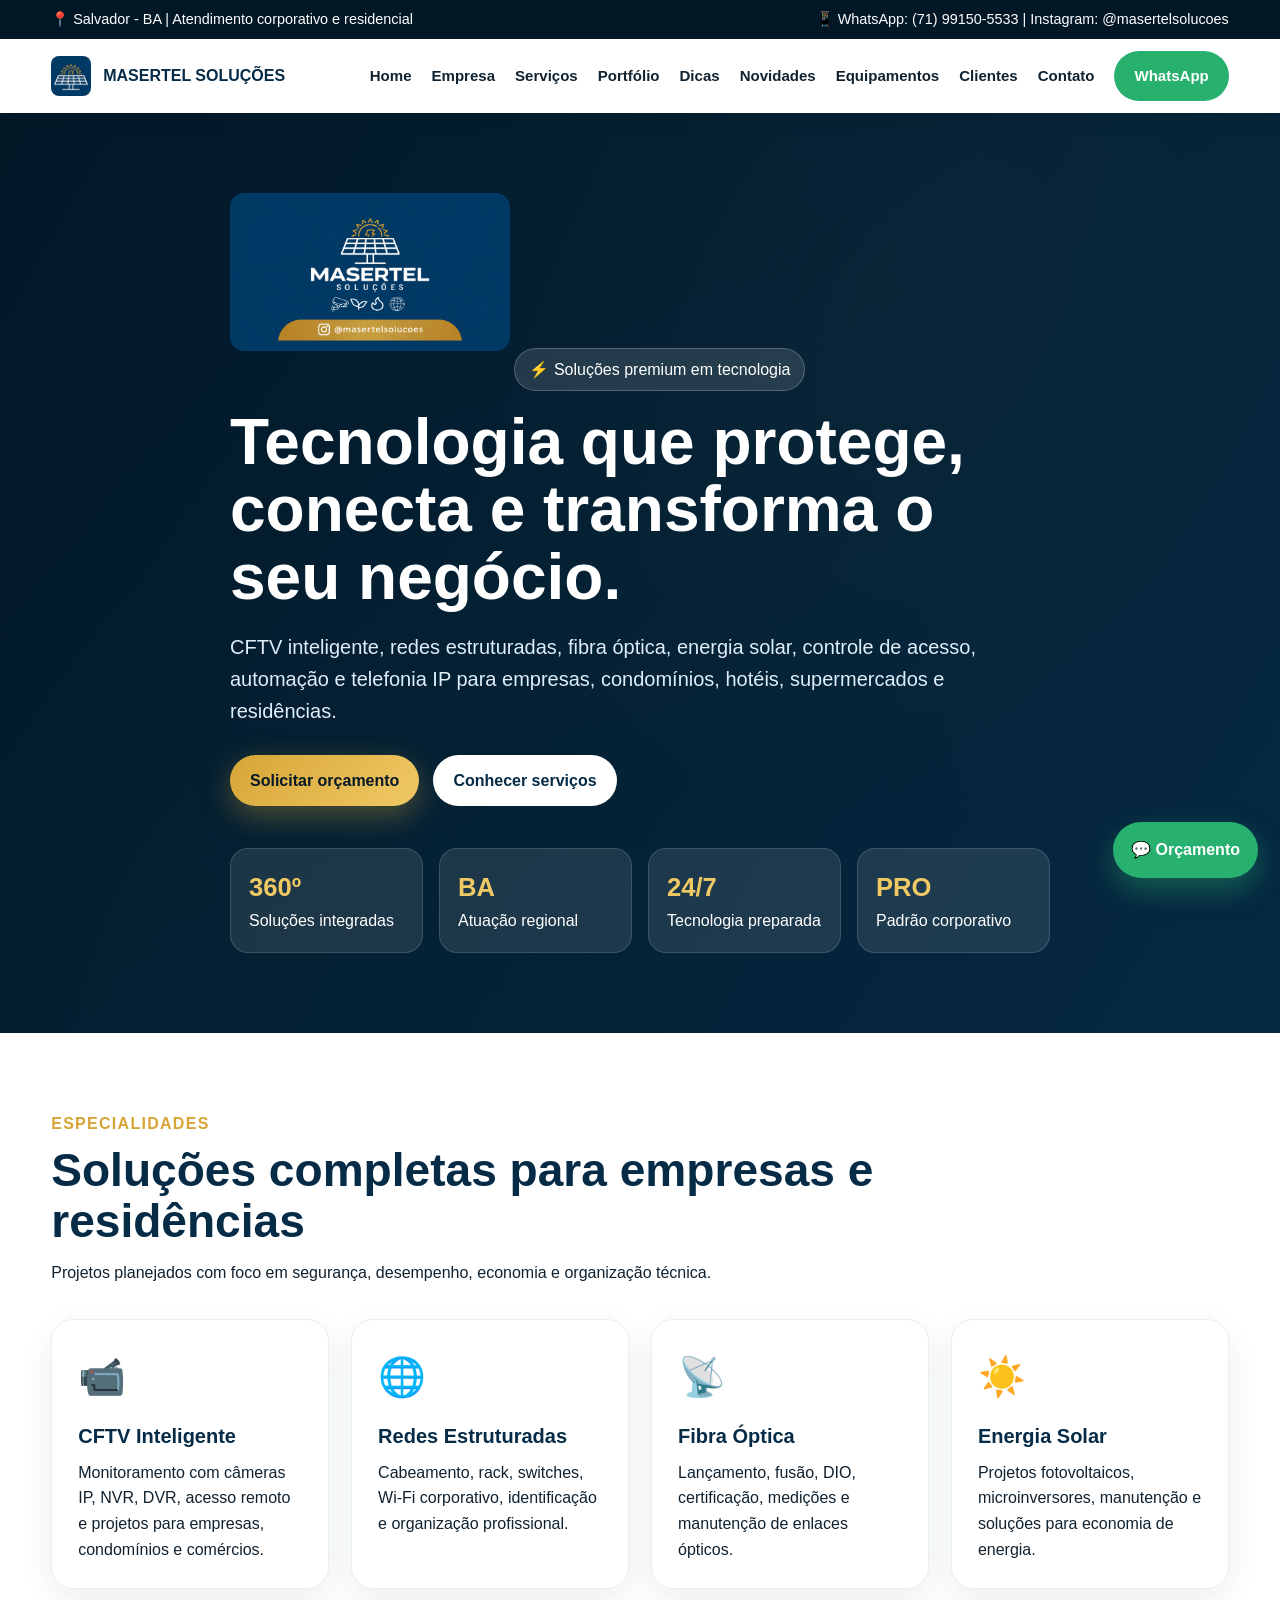
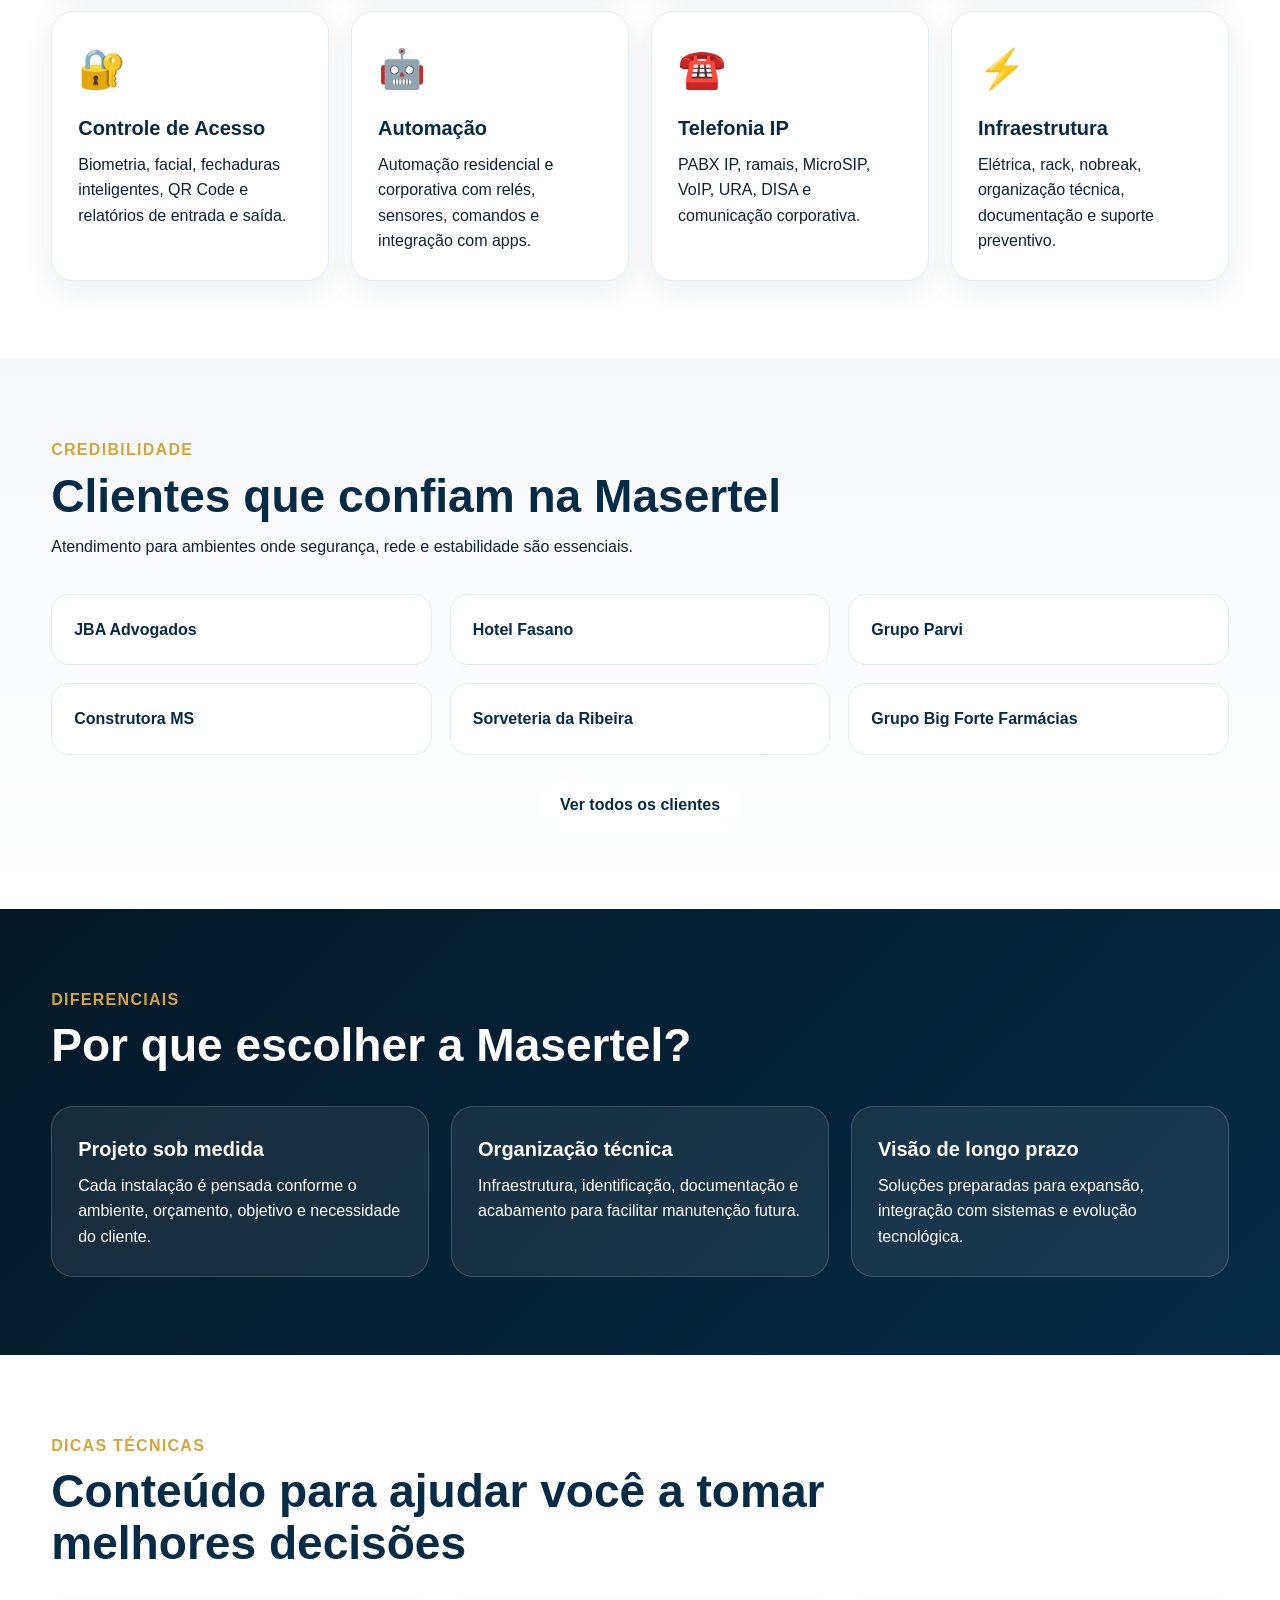
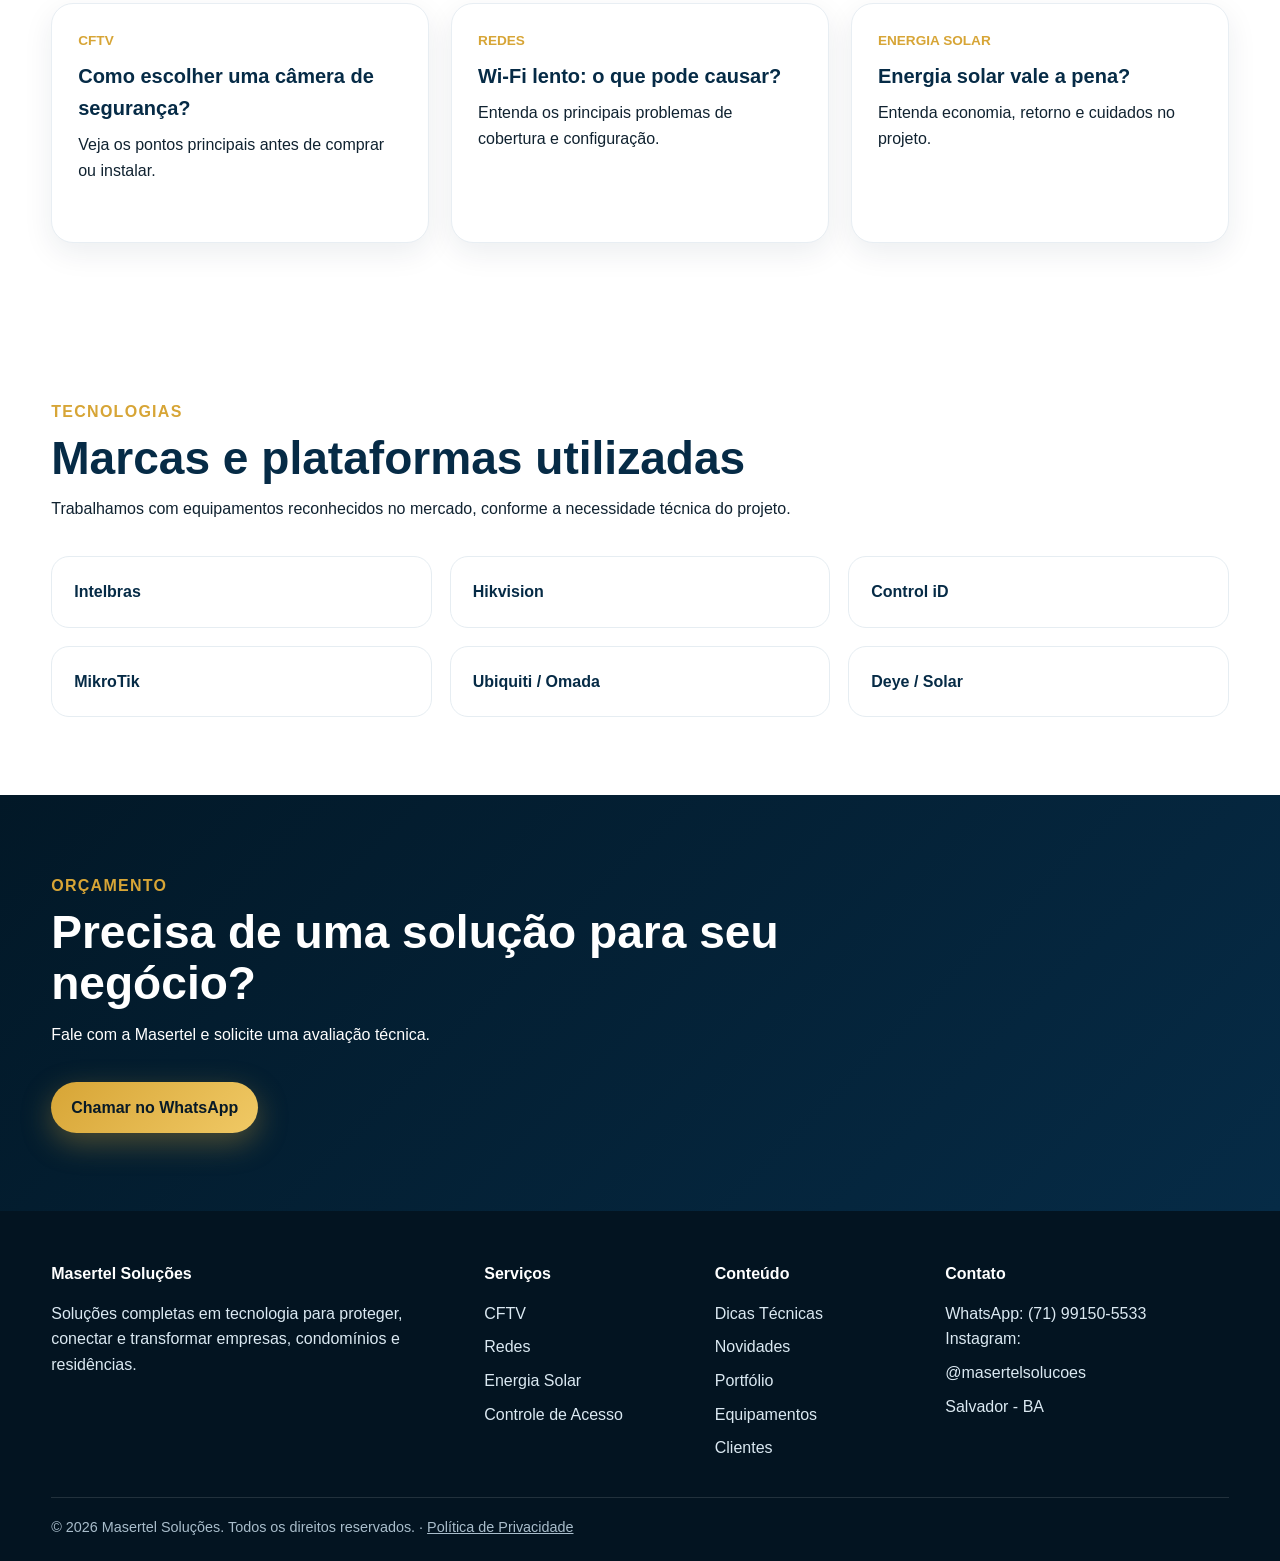
==== commit e622126e: "Add Novidades do Setor page with curated industry news New page covering current trends in CFTV/AI v" ====
--- a/index.html
+++ b/index.html
@@ -30,7 +30,7 @@
 <a class="brand" href="index.html"><img src="assets/img/icon-96.png" alt="Masertel Soluções" width="40" height="40"><span>MASERTEL SOLUÇÕES</span></a>
 <button class="mobile-toggle">Menu</button>
 <div class="menu">
-<a href="index.html">Home</a><a href="empresa.html">Empresa</a><a href="servicos.html">Serviços</a><a href="portfolio.html">Portfólio</a><a href="dicas.html">Dicas</a><a href="equipamentos.html">Equipamentos</a><a href="clientes.html">Clientes</a><a href="contato.html">Contato</a>
+<a href="index.html">Home</a><a href="empresa.html">Empresa</a><a href="servicos.html">Serviços</a><a href="portfolio.html">Portfólio</a><a href="dicas.html">Dicas</a><a href="novidades.html">Novidades</a><a href="equipamentos.html">Equipamentos</a><a href="clientes.html">Clientes</a><a href="contato.html">Contato</a>
 <a class="btn btn-whats" href="https://wa.me/5571991505533" target="_blank">WhatsApp</a>
 </div></div></nav>
 
@@ -62,7 +62,7 @@
 <footer class="footer"><div class="container footer-grid">
 <div><h4>Masertel Soluções</h4><p>Soluções completas em tecnologia para proteger, conectar e transformar empresas, condomínios e residências.</p></div>
 <div><h4>Serviços</h4><a href="servicos.html">CFTV</a><a href="servicos.html">Redes</a><a href="servicos.html">Energia Solar</a><a href="servicos.html">Controle de Acesso</a></div>
-<div><h4>Conteúdo</h4><a href="dicas.html">Dicas Técnicas</a><a href="portfolio.html">Portfólio</a><a href="equipamentos.html">Equipamentos</a><a href="clientes.html">Clientes</a></div>
+<div><h4>Conteúdo</h4><a href="dicas.html">Dicas Técnicas</a><a href="novidades.html">Novidades</a><a href="portfolio.html">Portfólio</a><a href="equipamentos.html">Equipamentos</a><a href="clientes.html">Clientes</a></div>
 <div><h4>Contato</h4><p>WhatsApp: (71) 99150-5533</p><p>Instagram: <a href="https://www.instagram.com/masertelsolucoes/" target="_blank" rel="noopener">@masertelsolucoes</a></p><p>Salvador - BA</p></div>
 </div><div class="container footer-bottom">© 2026 Masertel Soluções. Todos os direitos reservados. &middot; <a href="politica-de-privacidade.html">Política de Privacidade</a></div></footer>
 <a class="whatsapp" href="https://wa.me/5571991505533" target="_blank">💬 Orçamento</a>
--- a/assets/css/style.css
+++ b/assets/css/style.css
@@ -63,6 +63,9 @@
 .product-img{aspect-ratio:4/3;background:linear-gradient(135deg,#f1f5f9,#e3ebf2);display:flex;align-items:center;justify-content:center;font-size:3.2rem}
 .product-body{padding:22px;display:flex;flex-direction:column;gap:6px}
 .product-price{color:var(--azul);font-weight:900;font-size:1.4rem;margin:6px 0 14px}
+.work-card{background:#fff;border-radius:22px;overflow:hidden;border:1px solid #e8eef3;box-shadow:0 10px 30px rgba(6,43,70,.08);transition:.25s}
+.work-card:hover{transform:translateY(-5px);box-shadow:0 18px 40px rgba(6,43,70,.13)}
+.work-photo{width:100%;aspect-ratio:4/3;object-fit:cover;display:block}
 .footer{background:#031421;color:#dbe9f2;padding:50px 0 22px}
 .footer-grid{display:grid;grid-template-columns:2fr 1fr 1fr 1.4fr;gap:28px}
 .footer h4{color:#fff;margin-bottom:14px}
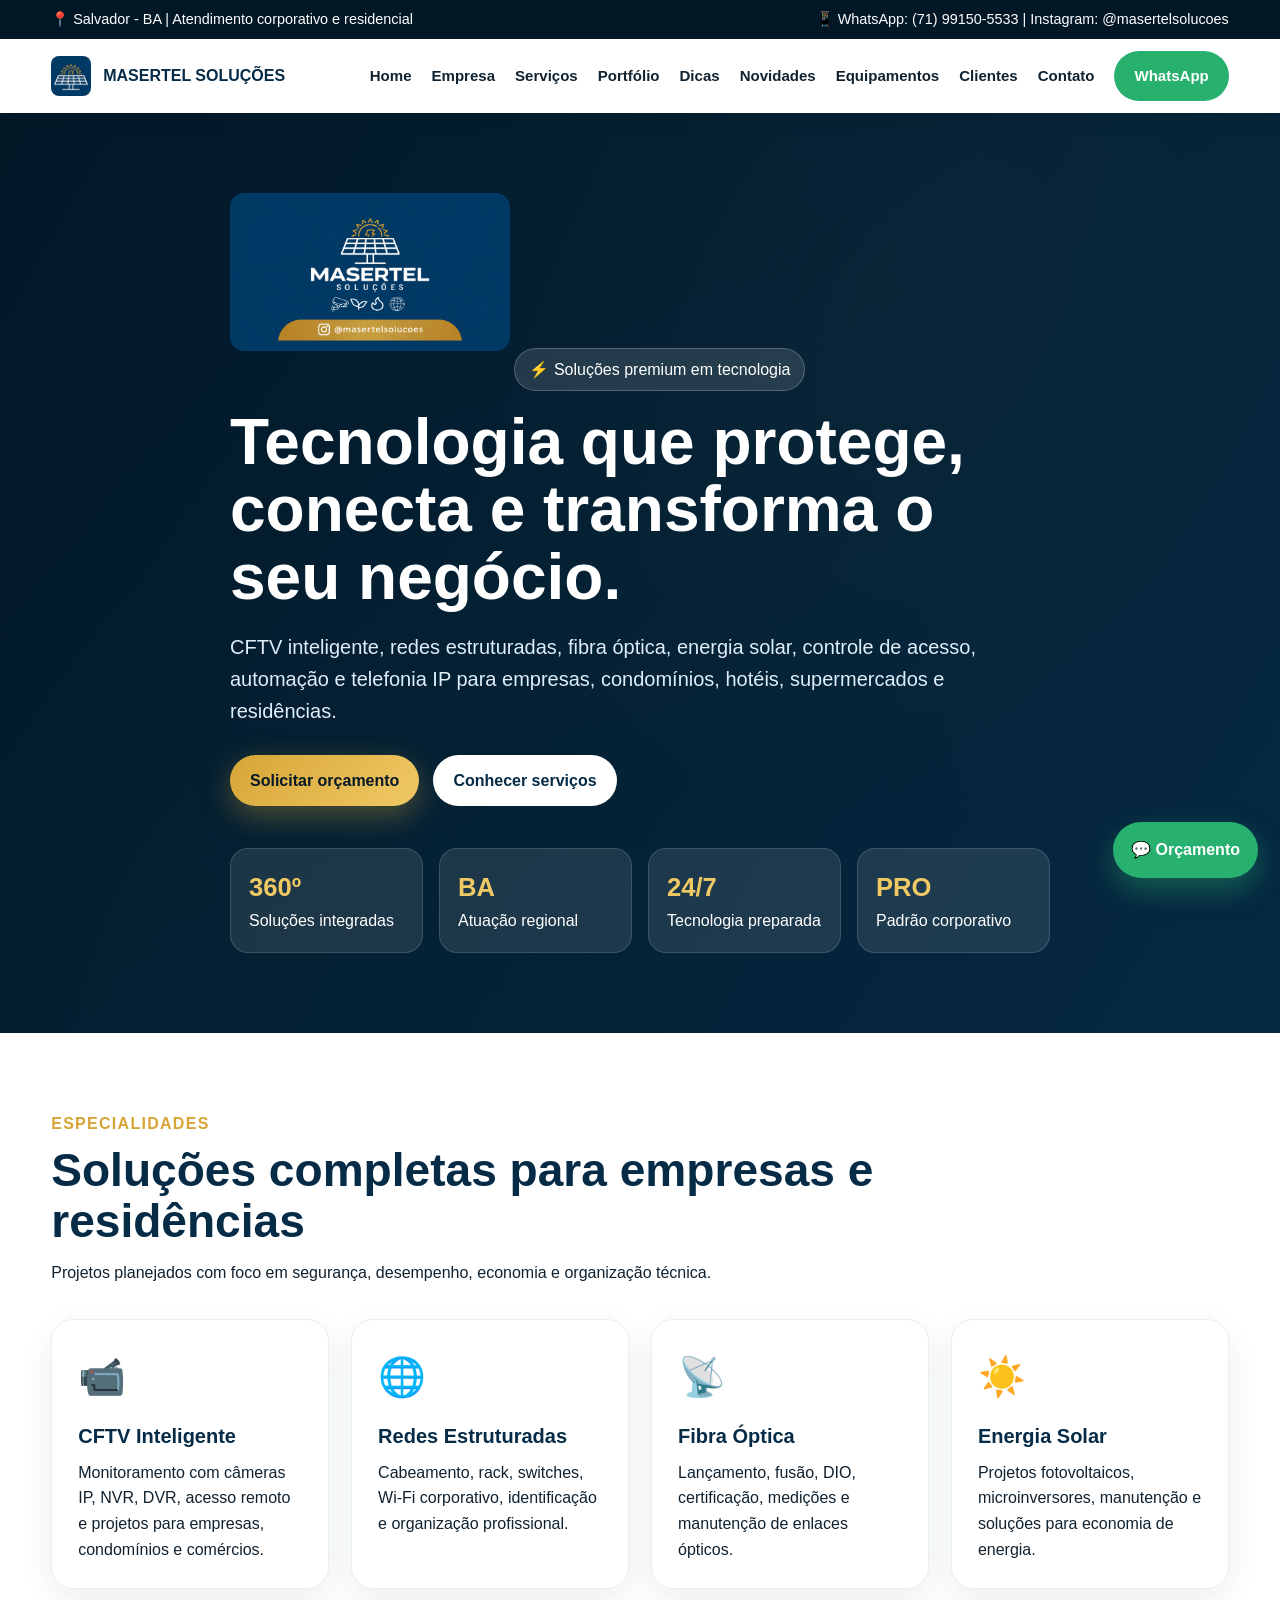
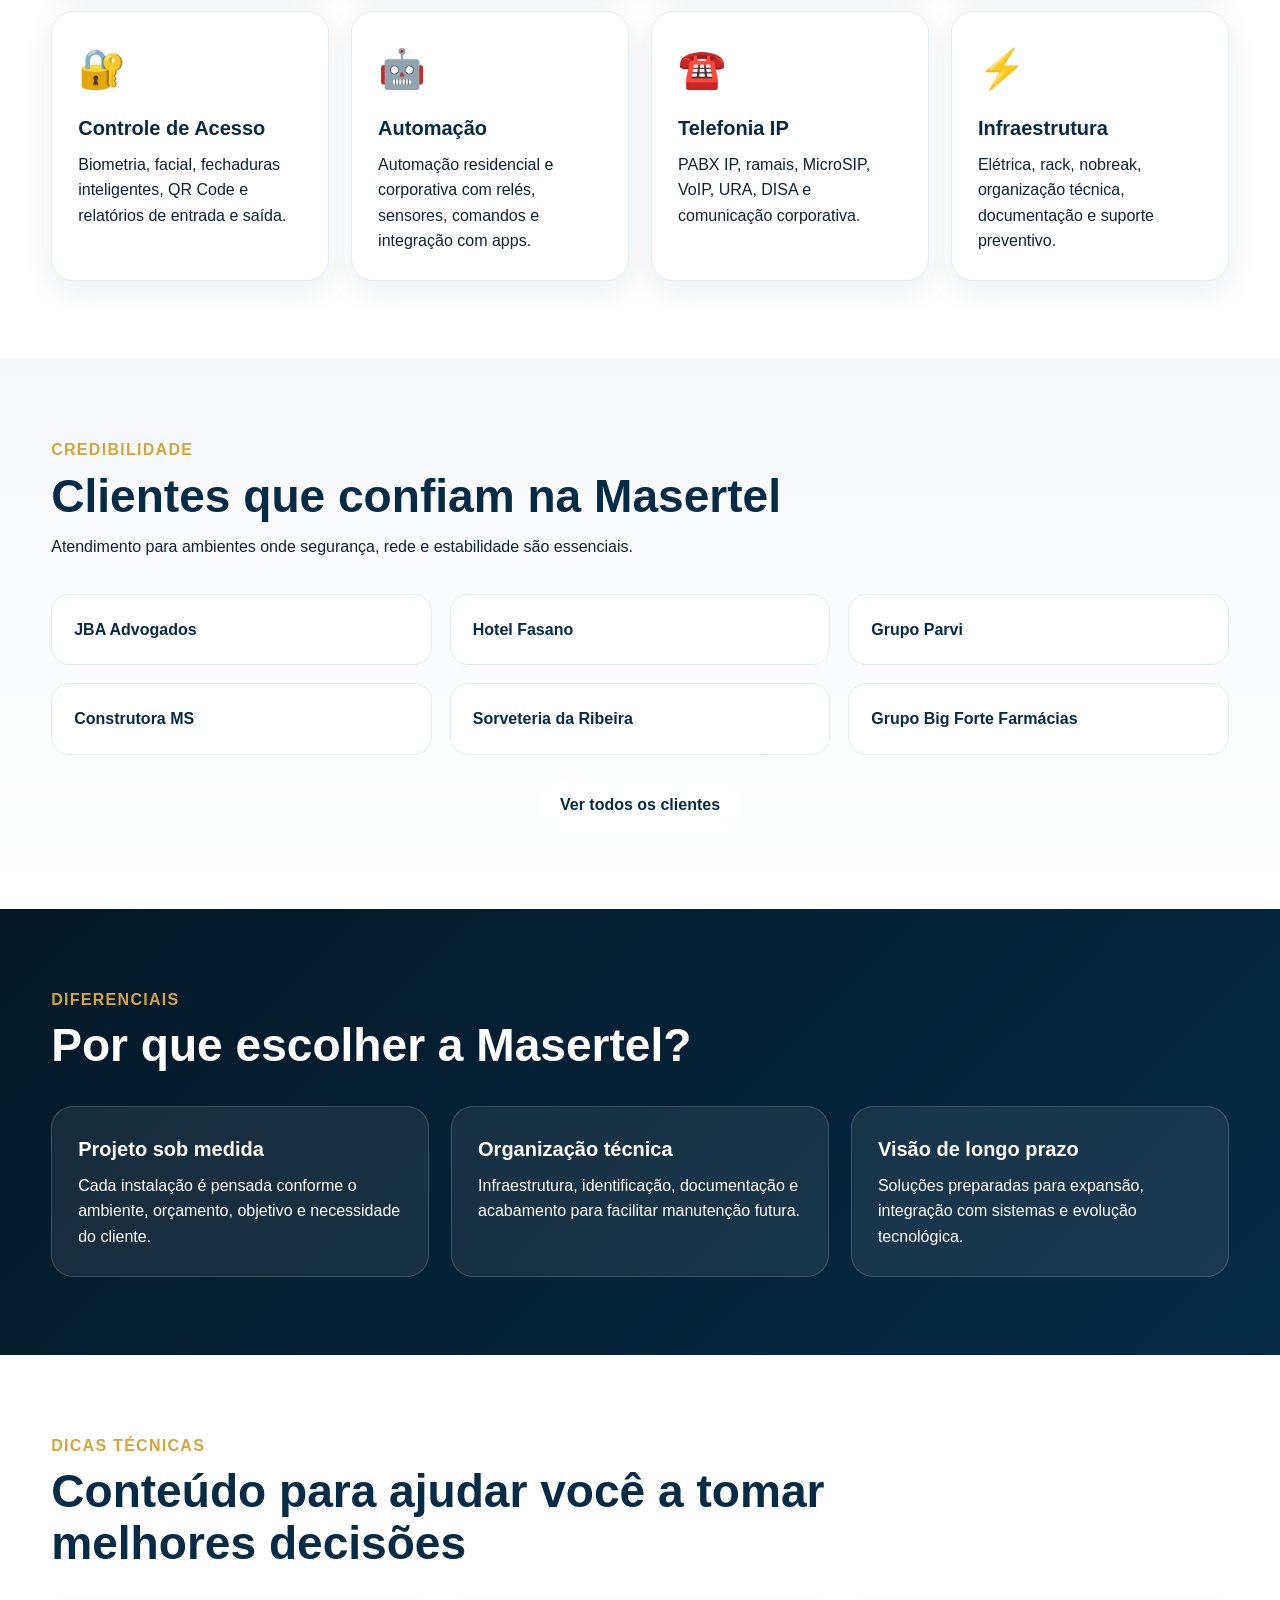
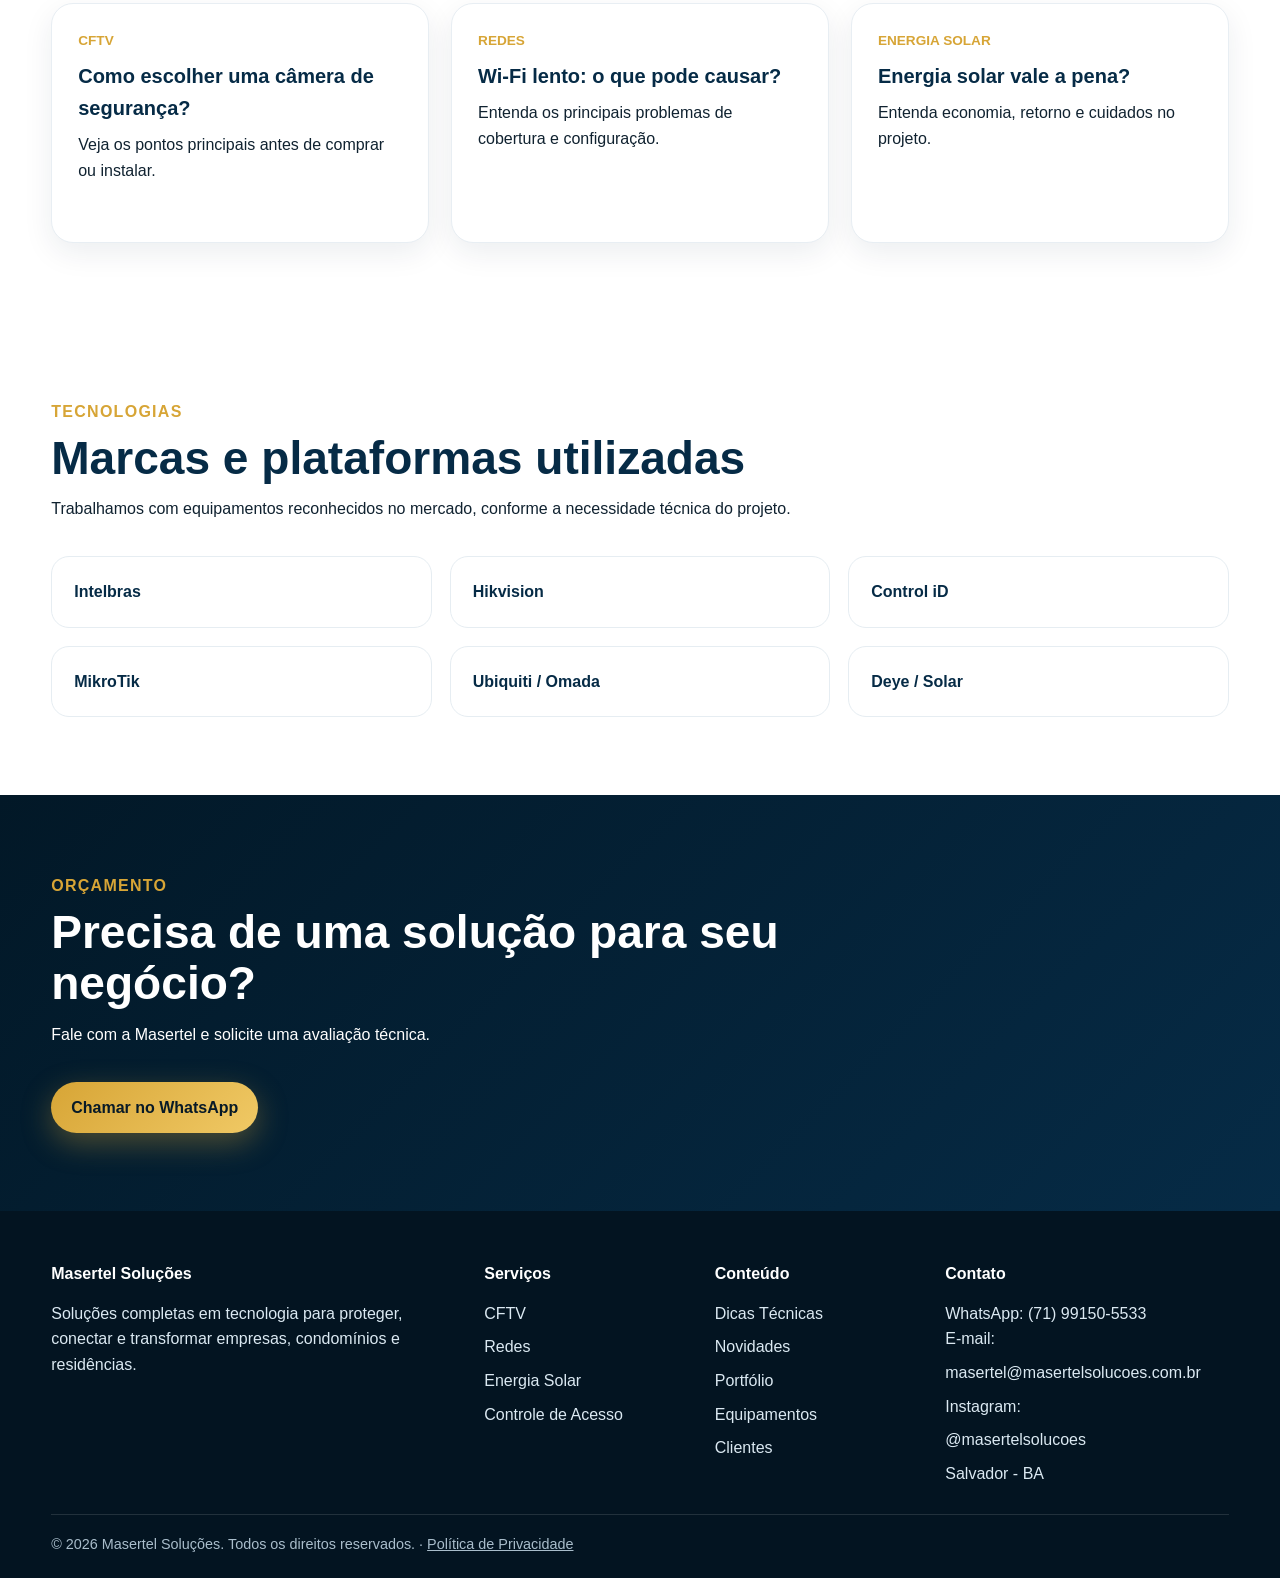
==== commit d7a32972: "Add masertel@masertelsolucoes.com.br contact email" ====
--- a/index.html
+++ b/index.html
@@ -63,7 +63,7 @@
 <div><h4>Masertel Soluções</h4><p>Soluções completas em tecnologia para proteger, conectar e transformar empresas, condomínios e residências.</p></div>
 <div><h4>Serviços</h4><a href="servicos.html">CFTV</a><a href="servicos.html">Redes</a><a href="servicos.html">Energia Solar</a><a href="servicos.html">Controle de Acesso</a></div>
 <div><h4>Conteúdo</h4><a href="dicas.html">Dicas Técnicas</a><a href="novidades.html">Novidades</a><a href="portfolio.html">Portfólio</a><a href="equipamentos.html">Equipamentos</a><a href="clientes.html">Clientes</a></div>
-<div><h4>Contato</h4><p>WhatsApp: (71) 99150-5533</p><p>Instagram: <a href="https://www.instagram.com/masertelsolucoes/" target="_blank" rel="noopener">@masertelsolucoes</a></p><p>Salvador - BA</p></div>
+<div><h4>Contato</h4><p>WhatsApp: (71) 99150-5533</p><p>E-mail: <a href="mailto:masertel@masertelsolucoes.com.br">masertel@masertelsolucoes.com.br</a></p><p>Instagram: <a href="https://www.instagram.com/masertelsolucoes/" target="_blank" rel="noopener">@masertelsolucoes</a></p><p>Salvador - BA</p></div>
 </div><div class="container footer-bottom">© 2026 Masertel Soluções. Todos os direitos reservados. &middot; <a href="politica-de-privacidade.html">Política de Privacidade</a></div></footer>
 <a class="whatsapp" href="https://wa.me/5571991505533" target="_blank">💬 Orçamento</a>
 <script src="assets/js/script.js"></script></body></html>
